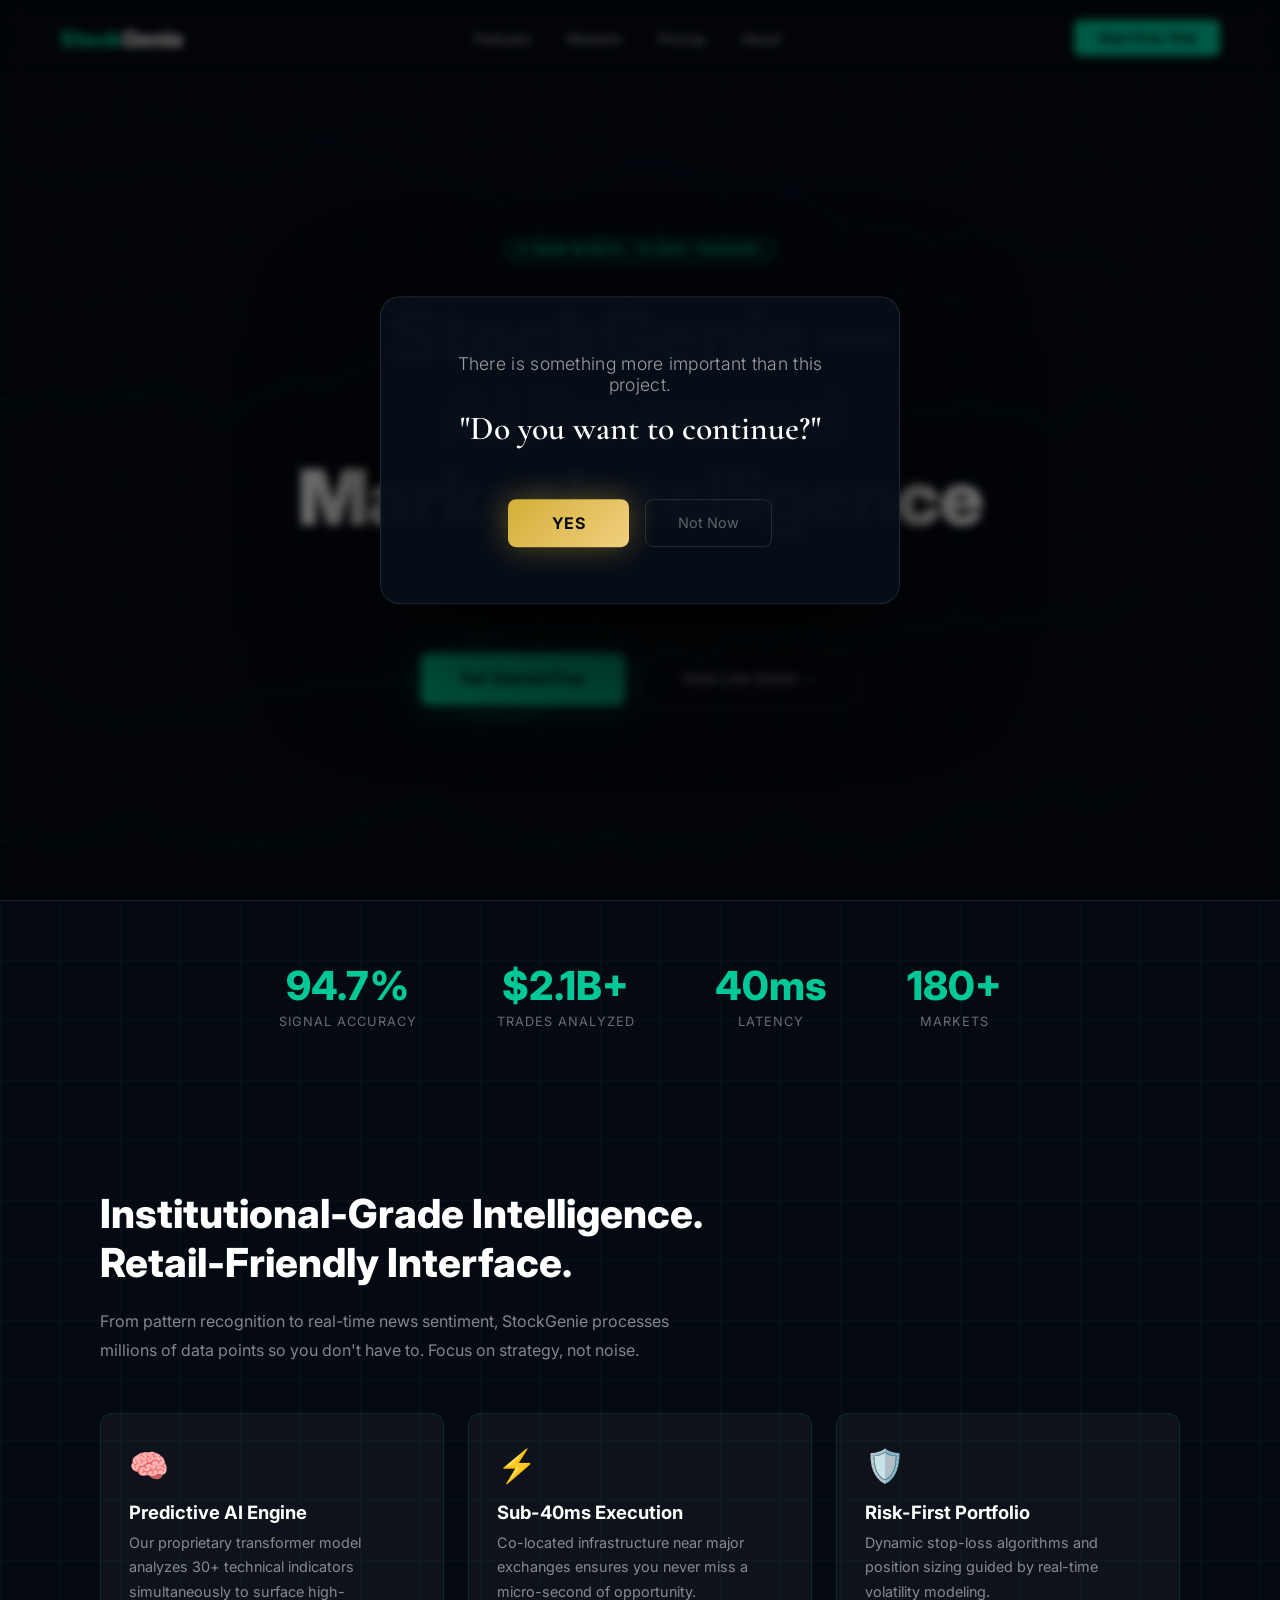
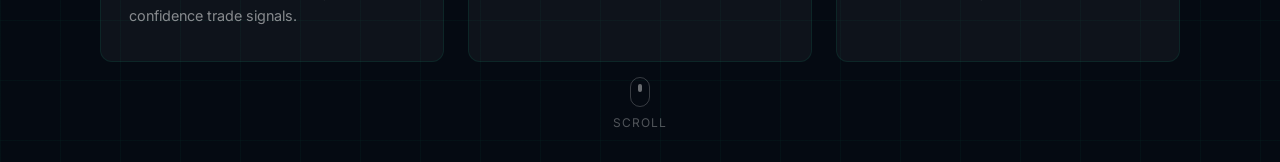
==== akka.html @ e549935c "fixed" ====
<!DOCTYPE html>
<html lang="en">
<head>
  <meta charset="UTF-8" />
  <meta name="viewport" content="width=device-width, initial-scale=1.0" />
  <title>StockGenie – AI Powered Market Intelligence</title>
  <link rel="preconnect" href="https://fonts.googleapis.com" />
  <link rel="preconnect" href="https://fonts.gstatic.com" crossorigin />
  <link href="https://fonts.googleapis.com/css2?family=Inter:wght@300;400;500;600;700;800;900&family=Playfair+Display:ital,wght@0,700;0,900;1,700&family=Cormorant+Garamond:wght@300;400;500;600;700&display=swap" rel="stylesheet" />
  <style>
    *, *::before, *::after { margin: 0; padding: 0; box-sizing: border-box; }

    :root {
      --gold: #d4af37;
      --gold-light: #f0d080;
      --cream: #fdf6e3;
    }

    html { scroll-behavior: smooth; }

    /* ═══════════════════════════════════════════
       PAGE 1 — STOCKGENIE
    ═══════════════════════════════════════════ */
    #page1 {
      position: relative;
      min-height: 100vh;
      background: #050a12;
      overflow: hidden;
      font-family: 'Inter', sans-serif;
    }

    /* Animated grid */
    #page1::before {
      content: '';
      position: absolute;
      inset: 0;
      background-image:
        linear-gradient(rgba(0,200,150,0.04) 1px, transparent 1px),
        linear-gradient(90deg, rgba(0,200,150,0.04) 1px, transparent 1px);
      background-size: 60px 60px;
      animation: gridPulse 8s linear infinite;
      pointer-events: none;
    }

    @keyframes gridPulse {
      0%, 100% { opacity: 0.5; }
      50% { opacity: 1; }
    }

    /* Floating chart lines canvas */
    #chartCanvas {
      position: absolute;
      inset: 0;
      z-index: 1;
      opacity: 0.18;
      pointer-events: none;
    }

    /* Top nav bar */
    .sg-nav {
      position: fixed;
      top: 0; left: 0; right: 0;
      z-index: 50;
      display: flex;
      align-items: center;
      justify-content: space-between;
      padding: 20px 60px;
      background: rgba(5,10,18,0.8);
      backdrop-filter: blur(12px);
      border-bottom: 1px solid rgba(0,200,150,0.08);
    }

    .sg-logo {
      font-size: 1.4rem;
      font-weight: 800;
      color: #00c896;
      letter-spacing: -0.5px;
    }
    .sg-logo span { color: #fff; }

    .sg-nav-links {
      display: flex;
      gap: 36px;
      list-style: none;
    }
    .sg-nav-links a {
      color: rgba(255,255,255,0.6);
      text-decoration: none;
      font-size: 0.875rem;
      font-weight: 500;
      transition: color 0.2s;
    }
    .sg-nav-links a:hover { color: #00c896; }

    .sg-nav-cta {
      padding: 10px 24px;
      background: #00c896;
      color: #050a12;
      border: none;
      border-radius: 6px;
      font-weight: 700;
      font-size: 0.875rem;
      cursor: pointer;
      transition: opacity 0.2s;
    }
    .sg-nav-cta:hover { opacity: 0.85; }

    /* Hero content */
    .sg-hero {
      position: relative;
      z-index: 10;
      display: flex;
      flex-direction: column;
      align-items: center;
      justify-content: center;
      min-height: 100vh;
      text-align: center;
      padding: 120px 40px 80px;
    }

    .sg-badge {
      display: inline-flex;
      align-items: center;
      gap: 8px;
      padding: 6px 16px;
      background: rgba(0,200,150,0.1);
      border: 1px solid rgba(0,200,150,0.3);
      border-radius: 100px;
      color: #00c896;
      font-size: 0.75rem;
      font-weight: 600;
      letter-spacing: 1px;
      text-transform: uppercase;
      margin-bottom: 32px;
    }
    .sg-badge::before {
      content: '';
      width: 6px; height: 6px;
      background: #00c896;
      border-radius: 50%;
      animation: blink 1.5s ease-in-out infinite;
    }
    @keyframes blink { 0%,100%{opacity:1} 50%{opacity:0.2} }

    .sg-hero h1 {
      font-size: clamp(2.8rem, 6vw, 5.5rem);
      font-weight: 900;
      color: #fff;
      letter-spacing: -2px;
      line-height: 1.05;
      max-width: 900px;
      margin-bottom: 28px;
    }
    .sg-hero h1 .accent { color: #00c896; }

    .sg-hero .subtext {
      font-size: clamp(1rem, 2vw, 1.35rem);
      color: rgba(255,255,255,0.55);
      font-weight: 400;
      max-width: 560px;
      line-height: 1.6;
      margin-bottom: 52px;
      font-style: italic;
    }

    .sg-hero-btns {
      display: flex;
      gap: 16px;
      flex-wrap: wrap;
      justify-content: center;
    }
    .sg-btn-primary {
      padding: 16px 40px;
      background: linear-gradient(135deg, #00c896, #00a07a);
      color: #050a12;
      border: none;
      border-radius: 8px;
      font-size: 1rem;
      font-weight: 700;
      cursor: pointer;
      transition: transform 0.2s, box-shadow 0.2s;
      box-shadow: 0 0 40px rgba(0,200,150,0.3);
    }
    .sg-btn-primary:hover { transform: translateY(-2px); box-shadow: 0 0 60px rgba(0,200,150,0.5); }
    .sg-btn-ghost {
      padding: 16px 40px;
      background: transparent;
      color: rgba(255,255,255,0.7);
      border: 1px solid rgba(255,255,255,0.15);
      border-radius: 8px;
      font-size: 1rem;
      font-weight: 500;
      cursor: pointer;
      transition: border-color 0.2s, color 0.2s;
    }
    .sg-btn-ghost:hover { border-color: #00c896; color: #00c896; }

    /* Stats row */
    .sg-stats {
      position: relative;
      z-index: 10;
      display: flex;
      justify-content: center;
      gap: 80px;
      padding: 60px 40px;
      border-top: 1px solid rgba(255,255,255,0.06);
    }
    .sg-stat-item { text-align: center; }
    .sg-stat-item .val {
      font-size: 2.5rem;
      font-weight: 800;
      color: #00c896;
    }
    .sg-stat-item .lbl {
      font-size: 0.8rem;
      color: rgba(255,255,255,0.4);
      text-transform: uppercase;
      letter-spacing: 1px;
      margin-top: 4px;
    }

    /* Scroll indicator */
    .sg-scroll-hint {
      position: absolute;
      bottom: 32px;
      left: 50%;
      transform: translateX(-50%);
      z-index: 10;
      display: flex;
      flex-direction: column;
      align-items: center;
      gap: 8px;
      color: rgba(255,255,255,0.3);
      font-size: 0.75rem;
      letter-spacing: 1px;
    }
    .sg-scroll-hint .arrow {
      width: 20px; height: 30px;
      border: 1px solid rgba(255,255,255,0.2);
      border-radius: 10px;
      position: relative;
    }
    .sg-scroll-hint .arrow::after {
      content: '';
      position: absolute;
      top: 6px;
      left: 50%;
      transform: translateX(-50%);
      width: 4px; height: 8px;
      background: rgba(255,255,255,0.4);
      border-radius: 2px;
      animation: scrollDot 1.5s ease-in-out infinite;
    }
    @keyframes scrollDot { 0%{top:6px;opacity:1} 100%{top:16px;opacity:0} }

    /* Extra "content" sections to enable scrolling */
    .sg-section {
      position: relative;
      z-index: 10;
      padding: 100px 60px;
      max-width: 1200px;
      margin: 0 auto;
    }
    .sg-section h2 {
      font-size: 2.5rem;
      font-weight: 800;
      color: #fff;
      margin-bottom: 20px;
    }
    .sg-section p {
      color: rgba(255,255,255,0.5);
      max-width: 600px;
      line-height: 1.8;
    }
    .sg-cards {
      display: grid;
      grid-template-columns: repeat(auto-fit, minmax(260px, 1fr));
      gap: 24px;
      margin-top: 48px;
    }
    .sg-card {
      background: rgba(255,255,255,0.04);
      border: 1px solid rgba(0,200,150,0.1);
      border-radius: 12px;
      padding: 32px 28px;
      transition: border-color 0.3s, transform 0.3s;
    }
    .sg-card:hover { border-color: rgba(0,200,150,0.4); transform: translateY(-4px); }
    .sg-card .icon { font-size: 2rem; margin-bottom: 16px; }
    .sg-card h3 { color: #fff; font-size: 1.15rem; font-weight: 700; margin-bottom: 8px; }
    .sg-card p { color: rgba(255,255,255,0.5); font-size: 0.9rem; line-height: 1.7; }

    /* ═══════════════════════════════════════════
       DIMMER OVERLAY (page1 darkens at 60%)
    ═══════════════════════════════════════════ */
    #dimOverlay {
      position: fixed;
      inset: 0;
      background: rgba(0,0,0,0);
      z-index: 80;
      pointer-events: none;
      transition: background 0.6s ease;
    }
    #dimOverlay.active { background: rgba(0,0,0,0.55); backdrop-filter: blur(4px); pointer-events: auto; }

    /* ═══════════════════════════════════════════
       POPUP
    ═══════════════════════════════════════════ */
    #popup {
      position: fixed;
      top: 50%; left: 50%;
      transform: translate(-50%, -50%) scale(0.88);
      z-index: 100;
      background: rgba(8,14,24,0.97);
      border: 1px solid rgba(255,255,255,0.1);
      border-radius: 20px;
      padding: 56px 60px;
      text-align: center;
      max-width: 520px;
      width: 90%;
      box-shadow: 0 40px 120px rgba(0,0,0,0.8);
      opacity: 0;
      pointer-events: none;
      transition: opacity 0.5s ease, transform 0.5s cubic-bezier(0.34,1.56,0.64,1);
    }
    #popup.visible {
      opacity: 1;
      transform: translate(-50%, -50%) scale(1);
      pointer-events: auto;
    }

    .popup-line1 {
      font-family: 'Inter', sans-serif;
      font-size: 1.1rem;
      color: rgba(255,255,255,0.6);
      margin-bottom: 12px;
      font-weight: 300;
      letter-spacing: 0.3px;
    }
    .popup-line2 {
      font-family: 'Cormorant Garamond', serif;
      font-size: 2.1rem;
      color: #fff;
      font-weight: 600;
      margin-bottom: 48px;
      line-height: 1.3;
    }

    .popup-btns { display: flex; gap: 16px; justify-content: center; }

    .popup-yes {
      padding: 14px 44px;
      background: linear-gradient(135deg, #d4af37, #f0d080);
      color: #0a0a0a;
      border: none;
      border-radius: 8px;
      font-size: 1rem;
      font-weight: 700;
      cursor: pointer;
      font-family: 'Inter', sans-serif;
      letter-spacing: 0.5px;
      transition: transform 0.2s, box-shadow 0.2s;
      box-shadow: 0 0 30px rgba(212,175,55,0.4);
    }
    .popup-yes:hover { transform: scale(1.04); box-shadow: 0 0 50px rgba(212,175,55,0.6); }

    .popup-no {
      padding: 14px 32px;
      background: transparent;
      color: rgba(255,255,255,0.35);
      border: 1px solid rgba(255,255,255,0.12);
      border-radius: 8px;
      font-size: 0.9rem;
      cursor: pointer;
      font-family: 'Inter', sans-serif;
      transition: color 0.2s, border-color 0.2s;
    }
    .popup-no:hover { color: rgba(255,255,255,0.6); border-color: rgba(255,255,255,0.25); }

    /* ═══════════════════════════════════════════
       FADE TO BLACK CURTAIN
    ═══════════════════════════════════════════ */
    #blackCurtain {
      position: fixed;
      inset: 0;
      background: #000;
      z-index: 200;
      opacity: 0;
      pointer-events: none;
      transition: opacity 1.2s ease;
    }
    #blackCurtain.active { opacity: 1; pointer-events: auto; }

    /* ═══════════════════════════════════════════
       PAGE 2 — THE REAL WEBSITE
    ═══════════════════════════════════════════ */
    #page2 {
      position: fixed;
      inset: 0;
      z-index: 150;
      background: #000;
      opacity: 0;
      overflow-y: auto;
      pointer-events: none;
      font-family: 'Cormorant Garamond', serif;
    }
    #page2.revealed {
      opacity: 1;
      pointer-events: auto;
      transition: opacity 1.6s ease;
    }

    /* Particle canvas */
    #particleCanvas {
      position: fixed;
      inset: 0;
      z-index: 0;
      pointer-events: none;
    }

    /* All sections inside page2 */
    .p2-section {
      position: relative;
      z-index: 10;
      min-height: 100vh;
      display: flex;
      flex-direction: column;
      align-items: center;
      justify-content: center;
      padding: 100px 40px;
      text-align: center;
    }

    /* ─── HERO ─── */
    #p2-hero { background: transparent; }

    .p2-hero-heading {
      font-size: clamp(2.8rem, 6vw, 6rem);
      font-weight: 700;
      color: #fff;
      letter-spacing: -0.5px;
      line-height: 1.1;
      max-width: 900px;
      opacity: 0;
      transform: translateY(30px);
      transition: opacity 3s ease, transform 3s ease;
    }
    .p2-hero-heading.show { opacity: 1; transform: translateY(0); }

    .p2-hero-sub {
      margin-top: 32px;
      font-size: clamp(1.2rem, 2.5vw, 1.7rem);
      color: rgba(255,255,255,0.55);
      font-weight: 300;
      font-style: italic;
      line-height: 1.8;
      max-width: 600px;
      opacity: 0;
      transform: translateY(20px);
      transition: opacity 3s ease 1s, transform 3s ease 1s;
    }
    .p2-hero-sub.show { opacity: 1; transform: translateY(0); }

    /* ─── Section 1: Realization ─── */
    #p2-realization { background: transparent; }

    .reveal-line {
      font-size: clamp(1.4rem, 3vw, 2.2rem);
      font-weight: 400;
      color: rgba(255,255,255,0);
      line-height: 1.7;
      margin: 12px 0;
      opacity: 0;
      transform: translateY(16px);
      transition: opacity 1.5s ease, transform 1.5s ease, color 1.5s ease;
      max-width: 700px;
    }
    .reveal-line.lit {
      opacity: 1;
      color: rgba(255,255,255,0.88);
      transform: translateY(0);
    }
    .reveal-line.bold-line {
      font-weight: 700;
      color: transparent;
    }
    .reveal-line.bold-line.lit { color: #fff; }

    /* ─── Section 2: Who I Am Now ─── */
    #p2-who {
      position: relative;
      overflow: hidden;
    }
    #goldenGradient {
      position: absolute;
      bottom: -40%;
      left: 0; right: 0;
      height: 80%;
      background: radial-gradient(ellipse at 50% 100%, rgba(212,175,55,0.15) 0%, transparent 70%);
      opacity: 0;
      transition: opacity 4s ease;
      pointer-events: none;
    }
    #goldenGradient.glow { opacity: 1; }

    .p2-section-title {
      font-size: clamp(2rem, 4vw, 3.5rem);
      font-weight: 700;
      color: #fff;
      margin-bottom: 40px;
      opacity: 0;
      transform: translateY(20px);
      transition: opacity 1.5s ease, transform 1.5s ease;
    }
    .p2-section-title.show { opacity: 1; transform: translateY(0); }

    .p2-text-block {
      font-size: clamp(1.1rem, 2.2vw, 1.5rem);
      color: rgba(255,255,255,0.72);
      line-height: 2;
      max-width: 640px;
      opacity: 0;
      transform: translateY(16px);
      transition: opacity 2s ease 0.3s, transform 2s ease 0.3s;
    }
    .p2-text-block.show { opacity: 1; transform: translateY(0); }

    .p2-refusal {
      margin-top: 32px;
      font-size: clamp(1.3rem, 2.8vw, 2rem);
      font-weight: 700;
      color: var(--gold);
      opacity: 0;
      transform: translateY(16px);
      transition: opacity 2s ease 0.6s, transform 2s ease 0.6s;
    }
    .p2-refusal.show { opacity: 1; transform: translateY(0); }

    /* ─── Section 3: The Promise ─── */
    #p2-promise { background: transparent; }

    .promise-heading {
      font-size: clamp(2.5rem, 5vw, 4.5rem);
      font-weight: 700;
      color: #fff;
      margin-bottom: 48px;
      letter-spacing: -0.5px;
      opacity: 0;
      transition: opacity 2s ease;
    }
    .promise-heading.show { opacity: 1; }

    .promise-text {
      font-size: clamp(1.15rem, 2vw, 1.6rem);
      color: rgba(255,255,255,0.78);
      line-height: 2.2;
      max-width: 680px;
      opacity: 0;
      transition: opacity 2.5s ease 0.5s;
    }
    .promise-text.show { opacity: 1; }

    .promise-climax {
      margin-top: 48px;
      font-size: clamp(1.4rem, 2.8vw, 2.2rem);
      color: #fff;
      font-weight: 600;
      line-height: 2;
      max-width: 680px;
      opacity: 0;
      transition: opacity 2.5s ease 1s;
    }
    .promise-climax.show { opacity: 1; }

    .promise-final {
      margin-top: 40px;
      font-size: clamp(1.2rem, 2.2vw, 1.8rem);
      color: rgba(255,255,255,0.65);
      font-weight: 300;
      font-style: italic;
      line-height: 2;
      max-width: 600px;
      opacity: 0;
      transition: opacity 2.5s ease 1.5s;
    }
    .promise-final.show { opacity: 1; }

    .promise-identity {
      margin-top: 40px;
      font-size: clamp(1.5rem, 3vw, 2.5rem);
      font-weight: 700;
      color: #fff;
      line-height: 1.7;
      max-width: 600px;
      opacity: 0;
      transition: opacity 2.5s ease 2s;
    }
    .promise-identity.show { opacity: 1; }

    /* ─── Section 4: The Climax ─── */
    #p2-climax {
      background: transparent;
    }

    .climax-text {
      font-size: clamp(2rem, 4.5vw, 4rem);
      font-weight: 700;
      color: #fff;
      line-height: 1.5;
      max-width: 700px;
      opacity: 0;
      transition: opacity 2.5s ease;
    }
    .climax-text.show { opacity: 1; }

    .climax-middle {
      margin-top: 24px;
      font-size: clamp(2rem, 4.5vw, 4rem);
      font-weight: 700;
      color: rgba(255,255,255,0.45);
      opacity: 0;
      transition: opacity 2.5s ease 0.8s;
    }
    .climax-middle.show { opacity: 1; }

    .climax-end {
      margin-top: 24px;
      font-size: clamp(2rem, 4.5vw, 4rem);
      font-weight: 700;
      color: var(--gold-light);
      opacity: 0;
      transition: opacity 2.5s ease 1.6s;
      text-shadow: 0 0 60px rgba(212,175,55,0.6);
    }
    .climax-end.show { opacity: 1; }

    /* Shield */
    .shield-wrap {
      margin-top: 64px;
      opacity: 0;
      transform: scale(0.6);
      transition: opacity 2s ease 2.5s, transform 2s ease 2.5s;
    }
    .shield-wrap.show {
      opacity: 1;
      transform: scale(1);
    }
    .shield {
      width: 80px;
      height: 88px;
      margin: 0 auto;
      position: relative;
    }
    .shield svg {
      width: 100%;
      height: 100%;
      filter: drop-shadow(0 0 20px rgba(212,175,55,0.8));
    }

    /* ─── Final Scene ─── */
    #p2-final {
      background: transparent;
      position: relative;
      overflow: hidden;
    }
    #warmBg {
      position: absolute;
      inset: 0;
      background: radial-gradient(ellipse at 50% 50%, rgba(180,120,30,0.18) 0%, rgba(212,175,55,0.06) 50%, transparent 80%);
      opacity: 0;
      transition: opacity 4s ease;
    }
    #warmBg.glow { opacity: 1; }

    .final-dedication {
      font-size: clamp(1.2rem, 2.5vw, 2rem);
      font-weight: 400;
      color: rgba(255,255,255,0.7);
      font-style: italic;
      line-height: 1.8;
      opacity: 0;
      transition: opacity 3s ease;
    }
    .final-dedication.show { opacity: 1; }

    .final-signature-wrap {
      margin-top: 60px;
      opacity: 0;
      transition: opacity 3s ease 1.5s;
    }
    .final-signature-wrap.show { opacity: 1; }

    .final-signature {
      font-size: clamp(3rem, 7vw, 7rem);
      font-weight: 900;
      color: var(--gold);
      letter-spacing: 8px;
      text-shadow:
        0 0 40px rgba(212,175,55,0.8),
        0 0 80px rgba(212,175,55,0.4),
        0 0 120px rgba(212,175,55,0.2);
      animation: heartbeat 2.2s ease-in-out infinite;
    }
    @keyframes heartbeat {
      0%, 100% { transform: scale(1); text-shadow: 0 0 40px rgba(212,175,55,0.8), 0 0 80px rgba(212,175,55,0.4); }
      15% { transform: scale(1.06); text-shadow: 0 0 60px rgba(212,175,55,1.0), 0 0 120px rgba(212,175,55,0.7), 0 0 180px rgba(212,175,55,0.3); }
      30% { transform: scale(1); }
      45% { transform: scale(1.03); text-shadow: 0 0 50px rgba(212,175,55,0.9), 0 0 100px rgba(212,175,55,0.5); }
      60% { transform: scale(1); }
    }

    .final-sparkle {
      font-size: 2.5rem;
      display: block;
      margin-top: 16px;
      animation: sparkle 3s ease-in-out infinite;
    }
    @keyframes sparkle {
      0%,100% { opacity: 0.6; transform: scale(1); }
      50% { opacity: 1; transform: scale(1.15); }
    }

  </style>
</head>
<body>

<!-- ═══════════════════════════════════════════════════════
     PAGE 1 — STOCKGENIE
═══════════════════════════════════════════════════════ -->
<div id="page1">

  <!-- Floating chart canvas -->
  <canvas id="chartCanvas"></canvas>

  <!-- Nav -->
  <nav class="sg-nav">
    <div class="sg-logo">Stock<span>Genie</span></div>
    <ul class="sg-nav-links">
      <li><a href="#">Features</a></li>
      <li><a href="#">Markets</a></li>
      <li><a href="#">Pricing</a></li>
      <li><a href="#">About</a></li>
    </ul>
    <button class="sg-nav-cta">Start Free Trial</button>
  </nav>

  <!-- Hero -->
  <section class="sg-hero">
    <div class="sg-badge">Now in Beta · 12,000+ Traders</div>
    <h1>StockGenie — <br><span class="accent">AI Powered</span><br>Market Intelligence</h1>
    <p class="subtext">"Predict smarter. Trade sharper. Win consistently."</p>
    <div class="sg-hero-btns">
      <button class="sg-btn-primary">Get Started Free</button>
      <button class="sg-btn-ghost">View Live Demo →</button>
    </div>
  </section>

  <!-- Stats -->
  <div class="sg-stats">
    <div class="sg-stat-item"><div class="val">94.7%</div><div class="lbl">Signal Accuracy</div></div>
    <div class="sg-stat-item"><div class="val">$2.1B+</div><div class="lbl">Trades Analyzed</div></div>
    <div class="sg-stat-item"><div class="val">40ms</div><div class="lbl">Latency</div></div>
    <div class="sg-stat-item"><div class="val">180+</div><div class="lbl">Markets</div></div>
  </div>

  <!-- Extra content so scrolling is possible -->
  <section class="sg-section">
    <h2>Institutional-Grade Intelligence.<br>Retail-Friendly Interface.</h2>
    <p>From pattern recognition to real-time news sentiment, StockGenie processes millions of data points so you don't have to. Focus on strategy, not noise.</p>
    <div class="sg-cards">
      <div class="sg-card">
        <div class="icon">🧠</div>
        <h3>Predictive AI Engine</h3>
        <p>Our proprietary transformer model analyzes 30+ technical indicators simultaneously to surface high-confidence trade signals.</p>
      </div>
      <div class="sg-card">
        <div class="icon">⚡</div>
        <h3>Sub-40ms Execution</h3>
        <p>Co-located infrastructure near major exchanges ensures you never miss a micro-second of opportunity.</p>
      </div>
      <div class="sg-card">
        <div class="icon">🛡️</div>
        <h3>Risk-First Portfolio</h3>
        <p>Dynamic stop-loss algorithms and position sizing guided by real-time volatility modeling.</p>
      </div>
    </div>
  </section>

  <!-- Scroll hint -->
  <div class="sg-scroll-hint">
    <div class="arrow"></div>
    SCROLL
  </div>

</div><!-- /page1 -->

<!-- Dim overlay -->
<div id="dimOverlay"></div>

<!-- Popup -->
<div id="popup">
  <p class="popup-line1">There is something more important than this project.</p>
  <p class="popup-line2">"Do you want to continue?"</p>
  <div class="popup-btns">
    <button class="popup-yes" id="btnYes">YES</button>
    <button class="popup-no" id="btnNo">Not Now</button>
  </div>
</div>

<!-- Black curtain for transition -->
<div id="blackCurtain"></div>

<!-- ═══════════════════════════════════════════════════════
     PAGE 2 — THE REAL WEBSITE
═══════════════════════════════════════════════════════ -->
<div id="page2">

  <canvas id="particleCanvas"></canvas>

  <!-- HERO -->
  <section class="p2-section" id="p2-hero">
    <h1 class="p2-hero-heading" id="mainHeading">AKKA… I Finally Understand<br>What You Mean To Me.</h1>
    <p class="p2-hero-sub" id="mainSub">
      "Not just in words.<br>
      But in who I choose to become."
    </p>
  </section>

  <!-- SECTION 1: Realization -->
  <section class="p2-section" id="p2-realization">
    <p class="reveal-line" id="r1">"I didn't understand you before."</p>
    <p class="reveal-line" id="r2">"I didn't value what you did for me."</p>
    <p class="reveal-line" id="r3">"Instead of giving love…<br>I gave hurt."</p>
    <p class="reveal-line bold-line" id="r4">"Instead of protecting you…<br>I caused pain."</p>
    <p class="reveal-line bold-line" id="r5" style="margin-top:40px;">"And you never deserved that."</p>
  </section>

  <!-- SECTION 2: Who I Am Now -->
  <section class="p2-section" id="p2-who">
    <div id="goldenGradient"></div>
    <h2 class="p2-section-title" id="whoTitle">"I Am Not The Same Person."</h2>
    <p class="p2-text-block" id="whoText">
      "I have reflected.<br>
      I have thought.<br>
      I have grown.<br><br>
      I looked at myself honestly.<br><br>
      And I didn't like the brother I was becoming."
    </p>
    <p class="p2-refusal" id="whoRefusal">"But I refuse to stay that way."</p>
  </section>

  <!-- SECTION 3: The Promise -->
  <section class="p2-section" id="p2-promise">
    <h2 class="promise-heading" id="promiseTitle">My Promise As Your Brother</h2>
    <p class="promise-text" id="promiseText">
      "I promise I have changed.<br><br>
      I will never repeat the mistakes of my past.<br><br>
      If any issue arises,<br>
      I will solve it calmly instead of overreacting.<br><br>
      I will understand before I speak.<br>
      I will listen before I judge.<br><br>
      I will not let anger control me.<br>
      I will not let ego hurt you again."
    </p>
    <p class="promise-climax" id="promiseClimax">
      "In every situation —<br>
      Good days.<br>
      Bad days.<br>
      Your happiest wins.<br>
      Your toughest battles.<br><br>
      I will be there."
    </p>
    <p class="promise-final" id="promiseFinal">
      "As long as I live,<br>
      I will never leave you.<br><br>
      As long as I breathe,<br>
      I will stand beside you."
    </p>
    <p class="promise-identity" id="promiseIdentity">
      "Not just as a sibling by name.<br><br>
      But as your brother.<br><br>
      <em style="color:var(--gold)">The brother you needed.</em>"
    </p>
  </section>

  <!-- SECTION 4: The Climax -->
  <section class="p2-section" id="p2-climax">
    <p class="climax-text" id="climaxLine1">"You deserved better from me."</p>
    <p class="climax-middle" id="climaxLine2">"And from today…"</p>
    <p class="climax-end" id="climaxLine3">"You will have it."</p>
    <div class="shield-wrap" id="shieldEl">
      <div class="shield">
        <svg viewBox="0 0 100 112" fill="none" xmlns="http://www.w3.org/2000/svg">
          <path d="M50 4 L92 20 L92 56 C92 80 50 108 50 108 C50 108 8 80 8 56 L8 20 Z"
                fill="rgba(212,175,55,0.12)"
                stroke="rgba(212,175,55,0.9)"
                stroke-width="2.5"/>
          <path d="M50 18 L80 30 L80 56 C80 72 50 94 50 94 C50 94 20 72 20 56 L20 30 Z"
                fill="rgba(212,175,55,0.06)"
                stroke="rgba(212,175,55,0.5)"
                stroke-width="1.5"/>
          <path d="M35 54 L46 65 L68 44" stroke="rgba(212,175,55,1)" stroke-width="4" stroke-linecap="round" stroke-linejoin="round"/>
        </svg>
      </div>
    </div>
  </section>

  <!-- FINAL SCENE -->
  <section class="p2-section" id="p2-final">
    <div id="warmBg"></div>
    <p class="final-dedication" id="finalDedication">
      "For Anu &amp; Kruthika —<br>
      With Love. Always."
    </p>
    <div class="final-signature-wrap" id="finalSigWrap">
      <span class="final-signature">✨ AKKA ✨</span>
      <span class="final-sparkle">💛</span>
    </div>
  </section>

</div><!-- /page2 -->


<script>
/* ════════════════════════════════════════════════
   CHART CANVAS — floating stock lines on page1
════════════════════════════════════════════════ */
(function() {
  const canvas = document.getElementById('chartCanvas');
  const ctx = canvas.getContext('2d');
  let W, H;
  const lines = [];

  function resize() {
    W = canvas.width = window.innerWidth;
    H = canvas.height = window.innerHeight;
  }
  resize();
  window.addEventListener('resize', resize);

  function generateLine() {
    const y = Math.random() * H * 0.8 + H * 0.1;
    const points = [];
    const numPts = 80 + Math.floor(Math.random() * 60);
    let cx = -50;
    let cy = y;
    for (let i = 0; i < numPts; i++) {
      cx += (W + 100) / numPts;
      cy += (Math.random() - 0.48) * 28;
      cy = Math.max(50, Math.min(H - 50, cy));
      points.push({ x: cx, y: cy });
    }
    return {
      points,
      offset: 0,
      speed: 0.2 + Math.random() * 0.4,
      color: Math.random() > 0.5 ? '#00c896' : '#1a6fff',
      alpha: 0.3 + Math.random() * 0.5,
      width: 1 + Math.random() * 1.2,
    };
  }

  for (let i = 0; i < 6; i++) lines.push(generateLine());

  function drawLine(line) {
    if (line.points.length < 2) return;
    ctx.save();
    ctx.globalAlpha = line.alpha;
    ctx.strokeStyle = line.color;
    ctx.lineWidth = line.width;
    ctx.shadowBlur = 8;
    ctx.shadowColor = line.color;
    ctx.beginPath();

    const shift = (line.offset % (W + 200)) - 200;
    ctx.save();
    ctx.translate(shift, 0);

    ctx.moveTo(line.points[0].x, line.points[0].y);
    for (let i = 1; i < line.points.length - 1; i++) {
      const mid = {
        x: (line.points[i].x + line.points[i + 1].x) / 2,
        y: (line.points[i].y + line.points[i + 1].y) / 2,
      };
      ctx.quadraticCurveTo(line.points[i].x, line.points[i].y, mid.x, mid.y);
    }
    ctx.stroke();
    ctx.restore();
    ctx.restore();
  }

  function animate() {
    ctx.clearRect(0, 0, W, H);
    lines.forEach(l => {
      l.offset += l.speed;
      if (l.offset > W + 200) {
        Object.assign(l, generateLine());
        l.offset = 0;
      }
      drawLine(l);
    });
    requestAnimationFrame(animate);
  }
  animate();
})();


/* ════════════════════════════════════════════════
   SCROLL POPUP TRIGGER — 60% scroll on page1
════════════════════════════════════════════════ */
let popupShown = false;
let popupDismissed = false;

window.addEventListener('scroll', function() {
  if (popupShown || popupDismissed) return;
  const scrollPct = (window.scrollY + window.innerHeight) / document.body.scrollHeight;
  if (scrollPct >= 0.6) {
    popupShown = true;
    document.getElementById('dimOverlay').classList.add('active');
    setTimeout(() => {
      document.getElementById('popup').classList.add('visible');
    }, 300);
  }
});

document.getElementById('btnNo').addEventListener('click', function() {
  document.getElementById('popup').classList.remove('visible');
  document.getElementById('dimOverlay').classList.remove('active');
  popupDismissed = true;
  popupShown = false;
});

document.getElementById('btnYes').addEventListener('click', function() {
  document.getElementById('popup').classList.remove('visible');
  // Fade to black
  const curtain = document.getElementById('blackCurtain');
  curtain.style.transition = 'opacity 1.2s ease';
  curtain.classList.add('active');

  setTimeout(() => {
    // Show page2 while still black
    document.getElementById('page2').classList.add('revealed');
    document.getElementById('page1').style.display = 'none';
    document.getElementById('dimOverlay').style.display = 'none';

    // Start particles
    initParticles();

    // Lift curtain slowly
    setTimeout(() => {
      curtain.style.transition = 'opacity 2s ease';
      curtain.style.opacity = '0';
      setTimeout(() => {
        curtain.style.display = 'none';
        // Trigger hero animations
        triggerHero();
      }, 2200);
    }, 600);

  }, 1300);
});


/* ════════════════════════════════════════════════
   PARTICLE SYSTEM — page2
════════════════════════════════════════════════ */
function initParticles() {
  const canvas = document.getElementById('particleCanvas');
  const ctx = canvas.getContext('2d');
  let W, H;
  const particles = [];

  function resize() {
    W = canvas.width = window.innerWidth;
    H = canvas.height = window.innerHeight;
  }
  resize();
  window.addEventListener('resize', resize);

  const PARTICLE_COUNT = 120;
  for (let i = 0; i < PARTICLE_COUNT; i++) {
    particles.push({
      x: Math.random() * window.innerWidth,
      y: Math.random() * window.innerHeight,
      r: 0.5 + Math.random() * 1.8,
      alpha: 0.1 + Math.random() * 0.6,
      speed: 0.1 + Math.random() * 0.3,
      drift: (Math.random() - 0.5) * 0.4,
      color: Math.random() > 0.6
        ? `rgba(212,175,55,`
        : Math.random() > 0.5
          ? `rgba(255,255,255,`
          : `rgba(180,140,80,`,
    });
  }

  function draw() {
    ctx.clearRect(0, 0, W, H);
    particles.forEach(p => {
      p.y -= p.speed;
      p.x += p.drift;
      p.alpha += (Math.random() - 0.5) * 0.02;
      p.alpha = Math.max(0.05, Math.min(0.8, p.alpha));

      if (p.y < -10) {
        p.y = window.innerHeight + 10;
        p.x = Math.random() * window.innerWidth;
      }
      if (p.x < -10 || p.x > window.innerWidth + 10) {
        p.x = Math.random() * window.innerWidth;
      }

      ctx.beginPath();
      ctx.arc(p.x, p.y, p.r, 0, Math.PI * 2);
      ctx.fillStyle = p.color + p.alpha + ')';
      ctx.shadowBlur = 6;
      ctx.shadowColor = p.color + '0.6)';
      ctx.fill();
    });
    requestAnimationFrame(draw);
  }
  draw();
}


/* ════════════════════════════════════════════════
   PAGE 2 — SECTION REVEAL LOGIC
════════════════════════════════════════════════ */
function triggerHero() {
  // Delay hero slightly after curtain lifts
  setTimeout(() => {
    document.getElementById('mainHeading').classList.add('show');
  }, 400);
  setTimeout(() => {
    document.getElementById('mainSub').classList.add('show');
  }, 1200);

  // Set up scroll-driven reveals for remaining sections
  setupScrollReveals();
}

function setupScrollReveals() {
  const page2 = document.getElementById('page2');

  const observers = [];

  function makeObserver(elements, delay) {
    const obs = new IntersectionObserver((entries) => {
      entries.forEach(entry => {
        if (entry.isIntersecting) {
          const el = entry.target;
          const d = el.dataset.delay ? parseFloat(el.dataset.delay) : 0;
          setTimeout(() => el.classList.add('show', 'lit'), d * 1000);
          obs.unobserve(el);
        }
      });
    }, { threshold: 0.25 });
    elements.forEach(el => obs.observe(el));
    observers.push(obs);
  }

  // Section 1: Realization — line by line
  const reLines = ['r1','r2','r3','r4','r5'];
  reLines.forEach((id, i) => {
    const el = document.getElementById(id);
    el.dataset.delay = i * 2.2;
    const obs = new IntersectionObserver((entries) => {
      entries.forEach(entry => {
        if (entry.isIntersecting) {
          reLines.forEach((rid, j) => {
            setTimeout(() => {
              document.getElementById(rid).classList.add('lit');
              // Brighten particles slightly (handled by animation)
            }, j * 2200);
          });
          obs.disconnect();
        }
      });
    }, { threshold: 0.2 });
    obs.observe(document.getElementById('r1'));
  });

  // Section 2: Who I Am Now
  makeObserver([
    document.getElementById('whoTitle'),
    document.getElementById('whoText'),
    document.getElementById('whoRefusal'),
  ]);

  const whoObs = new IntersectionObserver((entries) => {
    if (entries[0].isIntersecting) {
      document.getElementById('goldenGradient').classList.add('glow');
      whoObs.disconnect();
    }
  }, { threshold: 0.3 });
  whoObs.observe(document.getElementById('p2-who'));

  // Section 3: Promise
  makeObserver([
    document.getElementById('promiseTitle'),
    document.getElementById('promiseText'),
    document.getElementById('promiseClimax'),
    document.getElementById('promiseFinal'),
    document.getElementById('promiseIdentity'),
  ]);

  // Section 4: Climax
  makeObserver([
    document.getElementById('climaxLine1'),
    document.getElementById('climaxLine2'),
    document.getElementById('climaxLine3'),
    document.getElementById('shieldEl'),
  ]);

  // Final
  const finalObs = new IntersectionObserver((entries) => {
    if (entries[0].isIntersecting) {
      document.getElementById('warmBg').classList.add('glow');
      setTimeout(() => document.getElementById('finalDedication').classList.add('show'), 500);
      setTimeout(() => document.getElementById('finalSigWrap').classList.add('show'), 2500);
      finalObs.disconnect();
    }
  }, { threshold: 0.2 });
  finalObs.observe(document.getElementById('p2-final'));
}
</script>

</body>
</html>
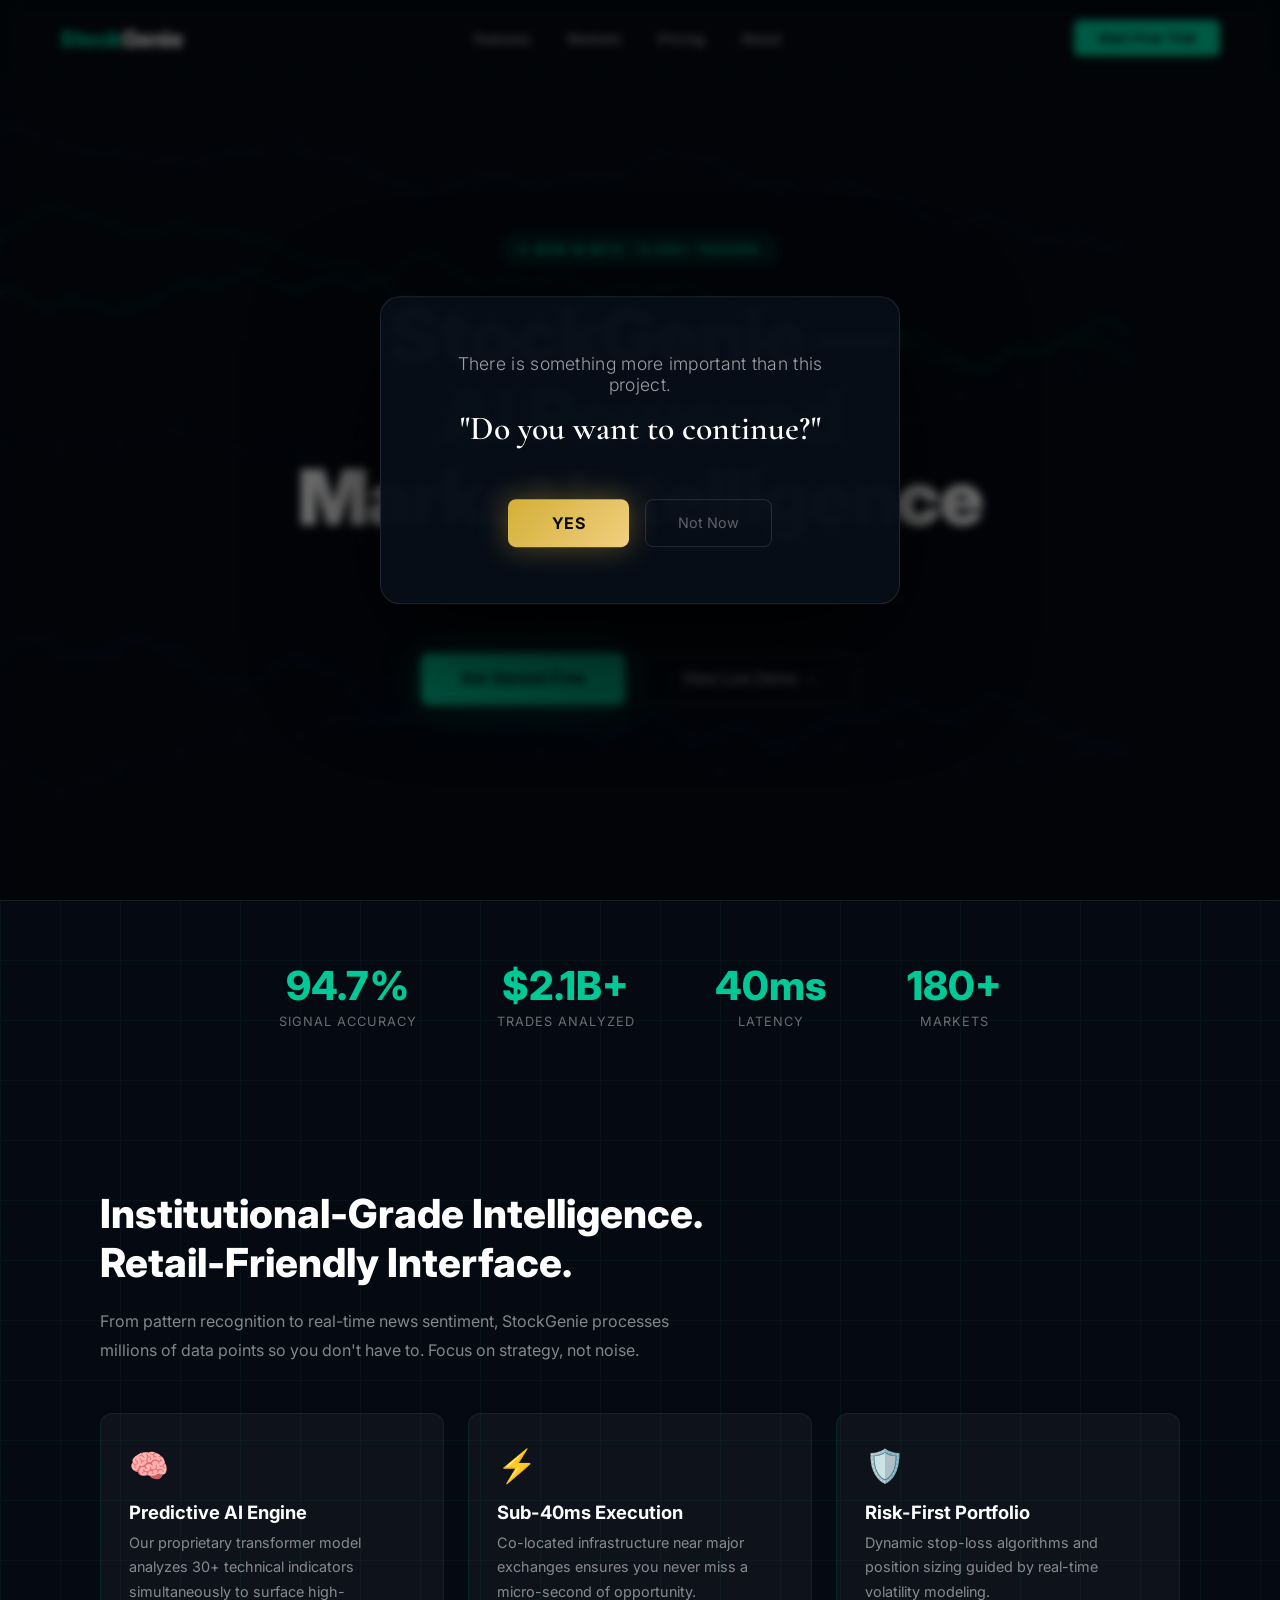
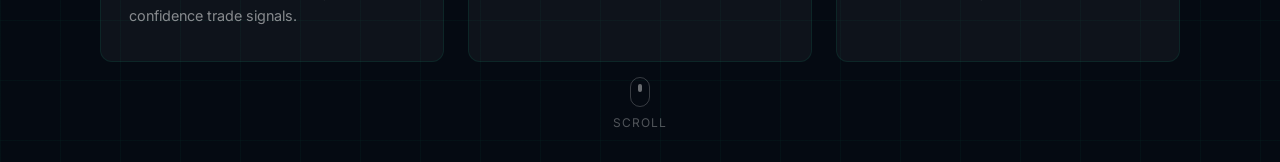
==== commit c6602a62: "fixed logo" ====
--- a/akka.html
+++ b/akka.html
@@ -1,1229 +1,1471 @@
 <!DOCTYPE html>
 <html lang="en">
+
 <head>
-  <meta charset="UTF-8" />
-  <meta name="viewport" content="width=device-width, initial-scale=1.0" />
-  <title>StockGenie – AI Powered Market Intelligence</title>
-  <link rel="preconnect" href="https://fonts.googleapis.com" />
-  <link rel="preconnect" href="https://fonts.gstatic.com" crossorigin />
-  <link href="https://fonts.googleapis.com/css2?family=Inter:wght@300;400;500;600;700;800;900&family=Playfair+Display:ital,wght@0,700;0,900;1,700&family=Cormorant+Garamond:wght@300;400;500;600;700&display=swap" rel="stylesheet" />
-  <style>
-    *, *::before, *::after { margin: 0; padding: 0; box-sizing: border-box; }
-
-    :root {
-      --gold: #d4af37;
-      --gold-light: #f0d080;
-      --cream: #fdf6e3;
-    }
-
-    html { scroll-behavior: smooth; }
-
-    /* ═══════════════════════════════════════════
+    <meta charset="UTF-8" />
+    <meta name="viewport" content="width=device-width, initial-scale=1.0" />
+    <title>StockGenie – AI Powered Market Intelligence</title>
+    <link rel="icon" type="image/png" href="public/favicon.png" />
+    <link rel="shortcut icon" href="public/favicon.png" />
+    <link rel="preconnect" href="https://fonts.googleapis.com" />
+    <link rel="preconnect" href="https://fonts.gstatic.com" crossorigin />
+    <link
+        href="https://fonts.googleapis.com/css2?family=Inter:wght@300;400;500;600;700;800;900&family=Playfair+Display:ital,wght@0,700;0,900;1,700&family=Cormorant+Garamond:wght@300;400;500;600;700&display=swap"
+        rel="stylesheet" />
+    <style>
+        *,
+        *::before,
+        *::after {
+            margin: 0;
+            padding: 0;
+            box-sizing: border-box;
+        }
+
+        :root {
+            --gold: #d4af37;
+            --gold-light: #f0d080;
+            --cream: #fdf6e3;
+        }
+
+        html {
+            scroll-behavior: smooth;
+        }
+
+        /* ═══════════════════════════════════════════
        PAGE 1 — STOCKGENIE
     ═══════════════════════════════════════════ */
-    #page1 {
-      position: relative;
-      min-height: 100vh;
-      background: #050a12;
-      overflow: hidden;
-      font-family: 'Inter', sans-serif;
-    }
-
-    /* Animated grid */
-    #page1::before {
-      content: '';
-      position: absolute;
-      inset: 0;
-      background-image:
-        linear-gradient(rgba(0,200,150,0.04) 1px, transparent 1px),
-        linear-gradient(90deg, rgba(0,200,150,0.04) 1px, transparent 1px);
-      background-size: 60px 60px;
-      animation: gridPulse 8s linear infinite;
-      pointer-events: none;
-    }
-
-    @keyframes gridPulse {
-      0%, 100% { opacity: 0.5; }
-      50% { opacity: 1; }
-    }
-
-    /* Floating chart lines canvas */
-    #chartCanvas {
-      position: absolute;
-      inset: 0;
-      z-index: 1;
-      opacity: 0.18;
-      pointer-events: none;
-    }
-
-    /* Top nav bar */
-    .sg-nav {
-      position: fixed;
-      top: 0; left: 0; right: 0;
-      z-index: 50;
-      display: flex;
-      align-items: center;
-      justify-content: space-between;
-      padding: 20px 60px;
-      background: rgba(5,10,18,0.8);
-      backdrop-filter: blur(12px);
-      border-bottom: 1px solid rgba(0,200,150,0.08);
-    }
-
-    .sg-logo {
-      font-size: 1.4rem;
-      font-weight: 800;
-      color: #00c896;
-      letter-spacing: -0.5px;
-    }
-    .sg-logo span { color: #fff; }
-
-    .sg-nav-links {
-      display: flex;
-      gap: 36px;
-      list-style: none;
-    }
-    .sg-nav-links a {
-      color: rgba(255,255,255,0.6);
-      text-decoration: none;
-      font-size: 0.875rem;
-      font-weight: 500;
-      transition: color 0.2s;
-    }
-    .sg-nav-links a:hover { color: #00c896; }
-
-    .sg-nav-cta {
-      padding: 10px 24px;
-      background: #00c896;
-      color: #050a12;
-      border: none;
-      border-radius: 6px;
-      font-weight: 700;
-      font-size: 0.875rem;
-      cursor: pointer;
-      transition: opacity 0.2s;
-    }
-    .sg-nav-cta:hover { opacity: 0.85; }
-
-    /* Hero content */
-    .sg-hero {
-      position: relative;
-      z-index: 10;
-      display: flex;
-      flex-direction: column;
-      align-items: center;
-      justify-content: center;
-      min-height: 100vh;
-      text-align: center;
-      padding: 120px 40px 80px;
-    }
-
-    .sg-badge {
-      display: inline-flex;
-      align-items: center;
-      gap: 8px;
-      padding: 6px 16px;
-      background: rgba(0,200,150,0.1);
-      border: 1px solid rgba(0,200,150,0.3);
-      border-radius: 100px;
-      color: #00c896;
-      font-size: 0.75rem;
-      font-weight: 600;
-      letter-spacing: 1px;
-      text-transform: uppercase;
-      margin-bottom: 32px;
-    }
-    .sg-badge::before {
-      content: '';
-      width: 6px; height: 6px;
-      background: #00c896;
-      border-radius: 50%;
-      animation: blink 1.5s ease-in-out infinite;
-    }
-    @keyframes blink { 0%,100%{opacity:1} 50%{opacity:0.2} }
-
-    .sg-hero h1 {
-      font-size: clamp(2.8rem, 6vw, 5.5rem);
-      font-weight: 900;
-      color: #fff;
-      letter-spacing: -2px;
-      line-height: 1.05;
-      max-width: 900px;
-      margin-bottom: 28px;
-    }
-    .sg-hero h1 .accent { color: #00c896; }
-
-    .sg-hero .subtext {
-      font-size: clamp(1rem, 2vw, 1.35rem);
-      color: rgba(255,255,255,0.55);
-      font-weight: 400;
-      max-width: 560px;
-      line-height: 1.6;
-      margin-bottom: 52px;
-      font-style: italic;
-    }
-
-    .sg-hero-btns {
-      display: flex;
-      gap: 16px;
-      flex-wrap: wrap;
-      justify-content: center;
-    }
-    .sg-btn-primary {
-      padding: 16px 40px;
-      background: linear-gradient(135deg, #00c896, #00a07a);
-      color: #050a12;
-      border: none;
-      border-radius: 8px;
-      font-size: 1rem;
-      font-weight: 700;
-      cursor: pointer;
-      transition: transform 0.2s, box-shadow 0.2s;
-      box-shadow: 0 0 40px rgba(0,200,150,0.3);
-    }
-    .sg-btn-primary:hover { transform: translateY(-2px); box-shadow: 0 0 60px rgba(0,200,150,0.5); }
-    .sg-btn-ghost {
-      padding: 16px 40px;
-      background: transparent;
-      color: rgba(255,255,255,0.7);
-      border: 1px solid rgba(255,255,255,0.15);
-      border-radius: 8px;
-      font-size: 1rem;
-      font-weight: 500;
-      cursor: pointer;
-      transition: border-color 0.2s, color 0.2s;
-    }
-    .sg-btn-ghost:hover { border-color: #00c896; color: #00c896; }
-
-    /* Stats row */
-    .sg-stats {
-      position: relative;
-      z-index: 10;
-      display: flex;
-      justify-content: center;
-      gap: 80px;
-      padding: 60px 40px;
-      border-top: 1px solid rgba(255,255,255,0.06);
-    }
-    .sg-stat-item { text-align: center; }
-    .sg-stat-item .val {
-      font-size: 2.5rem;
-      font-weight: 800;
-      color: #00c896;
-    }
-    .sg-stat-item .lbl {
-      font-size: 0.8rem;
-      color: rgba(255,255,255,0.4);
-      text-transform: uppercase;
-      letter-spacing: 1px;
-      margin-top: 4px;
-    }
-
-    /* Scroll indicator */
-    .sg-scroll-hint {
-      position: absolute;
-      bottom: 32px;
-      left: 50%;
-      transform: translateX(-50%);
-      z-index: 10;
-      display: flex;
-      flex-direction: column;
-      align-items: center;
-      gap: 8px;
-      color: rgba(255,255,255,0.3);
-      font-size: 0.75rem;
-      letter-spacing: 1px;
-    }
-    .sg-scroll-hint .arrow {
-      width: 20px; height: 30px;
-      border: 1px solid rgba(255,255,255,0.2);
-      border-radius: 10px;
-      position: relative;
-    }
-    .sg-scroll-hint .arrow::after {
-      content: '';
-      position: absolute;
-      top: 6px;
-      left: 50%;
-      transform: translateX(-50%);
-      width: 4px; height: 8px;
-      background: rgba(255,255,255,0.4);
-      border-radius: 2px;
-      animation: scrollDot 1.5s ease-in-out infinite;
-    }
-    @keyframes scrollDot { 0%{top:6px;opacity:1} 100%{top:16px;opacity:0} }
-
-    /* Extra "content" sections to enable scrolling */
-    .sg-section {
-      position: relative;
-      z-index: 10;
-      padding: 100px 60px;
-      max-width: 1200px;
-      margin: 0 auto;
-    }
-    .sg-section h2 {
-      font-size: 2.5rem;
-      font-weight: 800;
-      color: #fff;
-      margin-bottom: 20px;
-    }
-    .sg-section p {
-      color: rgba(255,255,255,0.5);
-      max-width: 600px;
-      line-height: 1.8;
-    }
-    .sg-cards {
-      display: grid;
-      grid-template-columns: repeat(auto-fit, minmax(260px, 1fr));
-      gap: 24px;
-      margin-top: 48px;
-    }
-    .sg-card {
-      background: rgba(255,255,255,0.04);
-      border: 1px solid rgba(0,200,150,0.1);
-      border-radius: 12px;
-      padding: 32px 28px;
-      transition: border-color 0.3s, transform 0.3s;
-    }
-    .sg-card:hover { border-color: rgba(0,200,150,0.4); transform: translateY(-4px); }
-    .sg-card .icon { font-size: 2rem; margin-bottom: 16px; }
-    .sg-card h3 { color: #fff; font-size: 1.15rem; font-weight: 700; margin-bottom: 8px; }
-    .sg-card p { color: rgba(255,255,255,0.5); font-size: 0.9rem; line-height: 1.7; }
-
-    /* ═══════════════════════════════════════════
+        #page1 {
+            position: relative;
+            min-height: 100vh;
+            background: #050a12;
+            overflow: hidden;
+            font-family: 'Inter', sans-serif;
+        }
+
+        /* Animated grid */
+        #page1::before {
+            content: '';
+            position: absolute;
+            inset: 0;
+            background-image:
+                linear-gradient(rgba(0, 200, 150, 0.04) 1px, transparent 1px),
+                linear-gradient(90deg, rgba(0, 200, 150, 0.04) 1px, transparent 1px);
+            background-size: 60px 60px;
+            animation: gridPulse 8s linear infinite;
+            pointer-events: none;
+        }
+
+        @keyframes gridPulse {
+
+            0%,
+            100% {
+                opacity: 0.5;
+            }
+
+            50% {
+                opacity: 1;
+            }
+        }
+
+        /* Floating chart lines canvas */
+        #chartCanvas {
+            position: absolute;
+            inset: 0;
+            z-index: 1;
+            opacity: 0.18;
+            pointer-events: none;
+        }
+
+        /* Top nav bar */
+        .sg-nav {
+            position: fixed;
+            top: 0;
+            left: 0;
+            right: 0;
+            z-index: 50;
+            display: flex;
+            align-items: center;
+            justify-content: space-between;
+            padding: 20px 60px;
+            background: rgba(5, 10, 18, 0.8);
+            backdrop-filter: blur(12px);
+            border-bottom: 1px solid rgba(0, 200, 150, 0.08);
+        }
+
+        .sg-logo {
+            font-size: 1.4rem;
+            font-weight: 800;
+            color: #00c896;
+            letter-spacing: -0.5px;
+        }
+
+        .sg-logo span {
+            color: #fff;
+        }
+
+        .sg-nav-links {
+            display: flex;
+            gap: 36px;
+            list-style: none;
+        }
+
+        .sg-nav-links a {
+            color: rgba(255, 255, 255, 0.6);
+            text-decoration: none;
+            font-size: 0.875rem;
+            font-weight: 500;
+            transition: color 0.2s;
+        }
+
+        .sg-nav-links a:hover {
+            color: #00c896;
+        }
+
+        .sg-nav-cta {
+            padding: 10px 24px;
+            background: #00c896;
+            color: #050a12;
+            border: none;
+            border-radius: 6px;
+            font-weight: 700;
+            font-size: 0.875rem;
+            cursor: pointer;
+            transition: opacity 0.2s;
+        }
+
+        .sg-nav-cta:hover {
+            opacity: 0.85;
+        }
+
+        /* Hero content */
+        .sg-hero {
+            position: relative;
+            z-index: 10;
+            display: flex;
+            flex-direction: column;
+            align-items: center;
+            justify-content: center;
+            min-height: 100vh;
+            text-align: center;
+            padding: 120px 40px 80px;
+        }
+
+        .sg-badge {
+            display: inline-flex;
+            align-items: center;
+            gap: 8px;
+            padding: 6px 16px;
+            background: rgba(0, 200, 150, 0.1);
+            border: 1px solid rgba(0, 200, 150, 0.3);
+            border-radius: 100px;
+            color: #00c896;
+            font-size: 0.75rem;
+            font-weight: 600;
+            letter-spacing: 1px;
+            text-transform: uppercase;
+            margin-bottom: 32px;
+        }
+
+        .sg-badge::before {
+            content: '';
+            width: 6px;
+            height: 6px;
+            background: #00c896;
+            border-radius: 50%;
+            animation: blink 1.5s ease-in-out infinite;
+        }
+
+        @keyframes blink {
+
+            0%,
+            100% {
+                opacity: 1
+            }
+
+            50% {
+                opacity: 0.2
+            }
+        }
+
+        .sg-hero h1 {
+            font-size: clamp(2.8rem, 6vw, 5.5rem);
+            font-weight: 900;
+            color: #fff;
+            letter-spacing: -2px;
+            line-height: 1.05;
+            max-width: 900px;
+            margin-bottom: 28px;
+        }
+
+        .sg-hero h1 .accent {
+            color: #00c896;
+        }
+
+        .sg-hero .subtext {
+            font-size: clamp(1rem, 2vw, 1.35rem);
+            color: rgba(255, 255, 255, 0.55);
+            font-weight: 400;
+            max-width: 560px;
+            line-height: 1.6;
+            margin-bottom: 52px;
+            font-style: italic;
+        }
+
+        .sg-hero-btns {
+            display: flex;
+            gap: 16px;
+            flex-wrap: wrap;
+            justify-content: center;
+        }
+
+        .sg-btn-primary {
+            padding: 16px 40px;
+            background: linear-gradient(135deg, #00c896, #00a07a);
+            color: #050a12;
+            border: none;
+            border-radius: 8px;
+            font-size: 1rem;
+            font-weight: 700;
+            cursor: pointer;
+            transition: transform 0.2s, box-shadow 0.2s;
+            box-shadow: 0 0 40px rgba(0, 200, 150, 0.3);
+        }
+
+        .sg-btn-primary:hover {
+            transform: translateY(-2px);
+            box-shadow: 0 0 60px rgba(0, 200, 150, 0.5);
+        }
+
+        .sg-btn-ghost {
+            padding: 16px 40px;
+            background: transparent;
+            color: rgba(255, 255, 255, 0.7);
+            border: 1px solid rgba(255, 255, 255, 0.15);
+            border-radius: 8px;
+            font-size: 1rem;
+            font-weight: 500;
+            cursor: pointer;
+            transition: border-color 0.2s, color 0.2s;
+        }
+
+        .sg-btn-ghost:hover {
+            border-color: #00c896;
+            color: #00c896;
+        }
+
+        /* Stats row */
+        .sg-stats {
+            position: relative;
+            z-index: 10;
+            display: flex;
+            justify-content: center;
+            gap: 80px;
+            padding: 60px 40px;
+            border-top: 1px solid rgba(255, 255, 255, 0.06);
+        }
+
+        .sg-stat-item {
+            text-align: center;
+        }
+
+        .sg-stat-item .val {
+            font-size: 2.5rem;
+            font-weight: 800;
+            color: #00c896;
+        }
+
+        .sg-stat-item .lbl {
+            font-size: 0.8rem;
+            color: rgba(255, 255, 255, 0.4);
+            text-transform: uppercase;
+            letter-spacing: 1px;
+            margin-top: 4px;
+        }
+
+        /* Scroll indicator */
+        .sg-scroll-hint {
+            position: absolute;
+            bottom: 32px;
+            left: 50%;
+            transform: translateX(-50%);
+            z-index: 10;
+            display: flex;
+            flex-direction: column;
+            align-items: center;
+            gap: 8px;
+            color: rgba(255, 255, 255, 0.3);
+            font-size: 0.75rem;
+            letter-spacing: 1px;
+        }
+
+        .sg-scroll-hint .arrow {
+            width: 20px;
+            height: 30px;
+            border: 1px solid rgba(255, 255, 255, 0.2);
+            border-radius: 10px;
+            position: relative;
+        }
+
+        .sg-scroll-hint .arrow::after {
+            content: '';
+            position: absolute;
+            top: 6px;
+            left: 50%;
+            transform: translateX(-50%);
+            width: 4px;
+            height: 8px;
+            background: rgba(255, 255, 255, 0.4);
+            border-radius: 2px;
+            animation: scrollDot 1.5s ease-in-out infinite;
+        }
+
+        @keyframes scrollDot {
+            0% {
+                top: 6px;
+                opacity: 1
+            }
+
+            100% {
+                top: 16px;
+                opacity: 0
+            }
+        }
+
+        /* Extra "content" sections to enable scrolling */
+        .sg-section {
+            position: relative;
+            z-index: 10;
+            padding: 100px 60px;
+            max-width: 1200px;
+            margin: 0 auto;
+        }
+
+        .sg-section h2 {
+            font-size: 2.5rem;
+            font-weight: 800;
+            color: #fff;
+            margin-bottom: 20px;
+        }
+
+        .sg-section p {
+            color: rgba(255, 255, 255, 0.5);
+            max-width: 600px;
+            line-height: 1.8;
+        }
+
+        .sg-cards {
+            display: grid;
+            grid-template-columns: repeat(auto-fit, minmax(260px, 1fr));
+            gap: 24px;
+            margin-top: 48px;
+        }
+
+        .sg-card {
+            background: rgba(255, 255, 255, 0.04);
+            border: 1px solid rgba(0, 200, 150, 0.1);
+            border-radius: 12px;
+            padding: 32px 28px;
+            transition: border-color 0.3s, transform 0.3s;
+        }
+
+        .sg-card:hover {
+            border-color: rgba(0, 200, 150, 0.4);
+            transform: translateY(-4px);
+        }
+
+        .sg-card .icon {
+            font-size: 2rem;
+            margin-bottom: 16px;
+        }
+
+        .sg-card h3 {
+            color: #fff;
+            font-size: 1.15rem;
+            font-weight: 700;
+            margin-bottom: 8px;
+        }
+
+        .sg-card p {
+            color: rgba(255, 255, 255, 0.5);
+            font-size: 0.9rem;
+            line-height: 1.7;
+        }
+
+        /* ═══════════════════════════════════════════
        DIMMER OVERLAY (page1 darkens at 60%)
     ═══════════════════════════════════════════ */
-    #dimOverlay {
-      position: fixed;
-      inset: 0;
-      background: rgba(0,0,0,0);
-      z-index: 80;
-      pointer-events: none;
-      transition: background 0.6s ease;
-    }
-    #dimOverlay.active { background: rgba(0,0,0,0.55); backdrop-filter: blur(4px); pointer-events: auto; }
-
-    /* ═══════════════════════════════════════════
+        #dimOverlay {
+            position: fixed;
+            inset: 0;
+            background: rgba(0, 0, 0, 0);
+            z-index: 80;
+            pointer-events: none;
+            transition: background 0.6s ease;
+        }
+
+        #dimOverlay.active {
+            background: rgba(0, 0, 0, 0.55);
+            backdrop-filter: blur(4px);
+            pointer-events: auto;
+        }
+
+        /* ═══════════════════════════════════════════
        POPUP
     ═══════════════════════════════════════════ */
-    #popup {
-      position: fixed;
-      top: 50%; left: 50%;
-      transform: translate(-50%, -50%) scale(0.88);
-      z-index: 100;
-      background: rgba(8,14,24,0.97);
-      border: 1px solid rgba(255,255,255,0.1);
-      border-radius: 20px;
-      padding: 56px 60px;
-      text-align: center;
-      max-width: 520px;
-      width: 90%;
-      box-shadow: 0 40px 120px rgba(0,0,0,0.8);
-      opacity: 0;
-      pointer-events: none;
-      transition: opacity 0.5s ease, transform 0.5s cubic-bezier(0.34,1.56,0.64,1);
-    }
-    #popup.visible {
-      opacity: 1;
-      transform: translate(-50%, -50%) scale(1);
-      pointer-events: auto;
-    }
-
-    .popup-line1 {
-      font-family: 'Inter', sans-serif;
-      font-size: 1.1rem;
-      color: rgba(255,255,255,0.6);
-      margin-bottom: 12px;
-      font-weight: 300;
-      letter-spacing: 0.3px;
-    }
-    .popup-line2 {
-      font-family: 'Cormorant Garamond', serif;
-      font-size: 2.1rem;
-      color: #fff;
-      font-weight: 600;
-      margin-bottom: 48px;
-      line-height: 1.3;
-    }
-
-    .popup-btns { display: flex; gap: 16px; justify-content: center; }
-
-    .popup-yes {
-      padding: 14px 44px;
-      background: linear-gradient(135deg, #d4af37, #f0d080);
-      color: #0a0a0a;
-      border: none;
-      border-radius: 8px;
-      font-size: 1rem;
-      font-weight: 700;
-      cursor: pointer;
-      font-family: 'Inter', sans-serif;
-      letter-spacing: 0.5px;
-      transition: transform 0.2s, box-shadow 0.2s;
-      box-shadow: 0 0 30px rgba(212,175,55,0.4);
-    }
-    .popup-yes:hover { transform: scale(1.04); box-shadow: 0 0 50px rgba(212,175,55,0.6); }
-
-    .popup-no {
-      padding: 14px 32px;
-      background: transparent;
-      color: rgba(255,255,255,0.35);
-      border: 1px solid rgba(255,255,255,0.12);
-      border-radius: 8px;
-      font-size: 0.9rem;
-      cursor: pointer;
-      font-family: 'Inter', sans-serif;
-      transition: color 0.2s, border-color 0.2s;
-    }
-    .popup-no:hover { color: rgba(255,255,255,0.6); border-color: rgba(255,255,255,0.25); }
-
-    /* ═══════════════════════════════════════════
+        #popup {
+            position: fixed;
+            top: 50%;
+            left: 50%;
+            transform: translate(-50%, -50%) scale(0.88);
+            z-index: 100;
+            background: rgba(8, 14, 24, 0.97);
+            border: 1px solid rgba(255, 255, 255, 0.1);
+            border-radius: 20px;
+            padding: 56px 60px;
+            text-align: center;
+            max-width: 520px;
+            width: 90%;
+            box-shadow: 0 40px 120px rgba(0, 0, 0, 0.8);
+            opacity: 0;
+            pointer-events: none;
+            transition: opacity 0.5s ease, transform 0.5s cubic-bezier(0.34, 1.56, 0.64, 1);
+        }
+
+        #popup.visible {
+            opacity: 1;
+            transform: translate(-50%, -50%) scale(1);
+            pointer-events: auto;
+        }
+
+        .popup-line1 {
+            font-family: 'Inter', sans-serif;
+            font-size: 1.1rem;
+            color: rgba(255, 255, 255, 0.6);
+            margin-bottom: 12px;
+            font-weight: 300;
+            letter-spacing: 0.3px;
+        }
+
+        .popup-line2 {
+            font-family: 'Cormorant Garamond', serif;
+            font-size: 2.1rem;
+            color: #fff;
+            font-weight: 600;
+            margin-bottom: 48px;
+            line-height: 1.3;
+        }
+
+        .popup-btns {
+            display: flex;
+            gap: 16px;
+            justify-content: center;
+        }
+
+        .popup-yes {
+            padding: 14px 44px;
+            background: linear-gradient(135deg, #d4af37, #f0d080);
+            color: #0a0a0a;
+            border: none;
+            border-radius: 8px;
+            font-size: 1rem;
+            font-weight: 700;
+            cursor: pointer;
+            font-family: 'Inter', sans-serif;
+            letter-spacing: 0.5px;
+            transition: transform 0.2s, box-shadow 0.2s;
+            box-shadow: 0 0 30px rgba(212, 175, 55, 0.4);
+        }
+
+        .popup-yes:hover {
+            transform: scale(1.04);
+            box-shadow: 0 0 50px rgba(212, 175, 55, 0.6);
+        }
+
+        .popup-no {
+            padding: 14px 32px;
+            background: transparent;
+            color: rgba(255, 255, 255, 0.35);
+            border: 1px solid rgba(255, 255, 255, 0.12);
+            border-radius: 8px;
+            font-size: 0.9rem;
+            cursor: pointer;
+            font-family: 'Inter', sans-serif;
+            transition: color 0.2s, border-color 0.2s;
+        }
+
+        .popup-no:hover {
+            color: rgba(255, 255, 255, 0.6);
+            border-color: rgba(255, 255, 255, 0.25);
+        }
+
+        /* ═══════════════════════════════════════════
        FADE TO BLACK CURTAIN
     ═══════════════════════════════════════════ */
-    #blackCurtain {
-      position: fixed;
-      inset: 0;
-      background: #000;
-      z-index: 200;
-      opacity: 0;
-      pointer-events: none;
-      transition: opacity 1.2s ease;
-    }
-    #blackCurtain.active { opacity: 1; pointer-events: auto; }
-
-    /* ═══════════════════════════════════════════
+        #blackCurtain {
+            position: fixed;
+            inset: 0;
+            background: #000;
+            z-index: 200;
+            opacity: 0;
+            pointer-events: none;
+            transition: opacity 1.2s ease;
+        }
+
+        #blackCurtain.active {
+            opacity: 1;
+            pointer-events: auto;
+        }
+
+        /* ═══════════════════════════════════════════
        PAGE 2 — THE REAL WEBSITE
     ═══════════════════════════════════════════ */
-    #page2 {
-      position: fixed;
-      inset: 0;
-      z-index: 150;
-      background: #000;
-      opacity: 0;
-      overflow-y: auto;
-      pointer-events: none;
-      font-family: 'Cormorant Garamond', serif;
-    }
-    #page2.revealed {
-      opacity: 1;
-      pointer-events: auto;
-      transition: opacity 1.6s ease;
-    }
-
-    /* Particle canvas */
-    #particleCanvas {
-      position: fixed;
-      inset: 0;
-      z-index: 0;
-      pointer-events: none;
-    }
-
-    /* All sections inside page2 */
-    .p2-section {
-      position: relative;
-      z-index: 10;
-      min-height: 100vh;
-      display: flex;
-      flex-direction: column;
-      align-items: center;
-      justify-content: center;
-      padding: 100px 40px;
-      text-align: center;
-    }
-
-    /* ─── HERO ─── */
-    #p2-hero { background: transparent; }
-
-    .p2-hero-heading {
-      font-size: clamp(2.8rem, 6vw, 6rem);
-      font-weight: 700;
-      color: #fff;
-      letter-spacing: -0.5px;
-      line-height: 1.1;
-      max-width: 900px;
-      opacity: 0;
-      transform: translateY(30px);
-      transition: opacity 3s ease, transform 3s ease;
-    }
-    .p2-hero-heading.show { opacity: 1; transform: translateY(0); }
-
-    .p2-hero-sub {
-      margin-top: 32px;
-      font-size: clamp(1.2rem, 2.5vw, 1.7rem);
-      color: rgba(255,255,255,0.55);
-      font-weight: 300;
-      font-style: italic;
-      line-height: 1.8;
-      max-width: 600px;
-      opacity: 0;
-      transform: translateY(20px);
-      transition: opacity 3s ease 1s, transform 3s ease 1s;
-    }
-    .p2-hero-sub.show { opacity: 1; transform: translateY(0); }
-
-    /* ─── Section 1: Realization ─── */
-    #p2-realization { background: transparent; }
-
-    .reveal-line {
-      font-size: clamp(1.4rem, 3vw, 2.2rem);
-      font-weight: 400;
-      color: rgba(255,255,255,0);
-      line-height: 1.7;
-      margin: 12px 0;
-      opacity: 0;
-      transform: translateY(16px);
-      transition: opacity 1.5s ease, transform 1.5s ease, color 1.5s ease;
-      max-width: 700px;
-    }
-    .reveal-line.lit {
-      opacity: 1;
-      color: rgba(255,255,255,0.88);
-      transform: translateY(0);
-    }
-    .reveal-line.bold-line {
-      font-weight: 700;
-      color: transparent;
-    }
-    .reveal-line.bold-line.lit { color: #fff; }
-
-    /* ─── Section 2: Who I Am Now ─── */
-    #p2-who {
-      position: relative;
-      overflow: hidden;
-    }
-    #goldenGradient {
-      position: absolute;
-      bottom: -40%;
-      left: 0; right: 0;
-      height: 80%;
-      background: radial-gradient(ellipse at 50% 100%, rgba(212,175,55,0.15) 0%, transparent 70%);
-      opacity: 0;
-      transition: opacity 4s ease;
-      pointer-events: none;
-    }
-    #goldenGradient.glow { opacity: 1; }
-
-    .p2-section-title {
-      font-size: clamp(2rem, 4vw, 3.5rem);
-      font-weight: 700;
-      color: #fff;
-      margin-bottom: 40px;
-      opacity: 0;
-      transform: translateY(20px);
-      transition: opacity 1.5s ease, transform 1.5s ease;
-    }
-    .p2-section-title.show { opacity: 1; transform: translateY(0); }
-
-    .p2-text-block {
-      font-size: clamp(1.1rem, 2.2vw, 1.5rem);
-      color: rgba(255,255,255,0.72);
-      line-height: 2;
-      max-width: 640px;
-      opacity: 0;
-      transform: translateY(16px);
-      transition: opacity 2s ease 0.3s, transform 2s ease 0.3s;
-    }
-    .p2-text-block.show { opacity: 1; transform: translateY(0); }
-
-    .p2-refusal {
-      margin-top: 32px;
-      font-size: clamp(1.3rem, 2.8vw, 2rem);
-      font-weight: 700;
-      color: var(--gold);
-      opacity: 0;
-      transform: translateY(16px);
-      transition: opacity 2s ease 0.6s, transform 2s ease 0.6s;
-    }
-    .p2-refusal.show { opacity: 1; transform: translateY(0); }
-
-    /* ─── Section 3: The Promise ─── */
-    #p2-promise { background: transparent; }
-
-    .promise-heading {
-      font-size: clamp(2.5rem, 5vw, 4.5rem);
-      font-weight: 700;
-      color: #fff;
-      margin-bottom: 48px;
-      letter-spacing: -0.5px;
-      opacity: 0;
-      transition: opacity 2s ease;
-    }
-    .promise-heading.show { opacity: 1; }
-
-    .promise-text {
-      font-size: clamp(1.15rem, 2vw, 1.6rem);
-      color: rgba(255,255,255,0.78);
-      line-height: 2.2;
-      max-width: 680px;
-      opacity: 0;
-      transition: opacity 2.5s ease 0.5s;
-    }
-    .promise-text.show { opacity: 1; }
-
-    .promise-climax {
-      margin-top: 48px;
-      font-size: clamp(1.4rem, 2.8vw, 2.2rem);
-      color: #fff;
-      font-weight: 600;
-      line-height: 2;
-      max-width: 680px;
-      opacity: 0;
-      transition: opacity 2.5s ease 1s;
-    }
-    .promise-climax.show { opacity: 1; }
-
-    .promise-final {
-      margin-top: 40px;
-      font-size: clamp(1.2rem, 2.2vw, 1.8rem);
-      color: rgba(255,255,255,0.65);
-      font-weight: 300;
-      font-style: italic;
-      line-height: 2;
-      max-width: 600px;
-      opacity: 0;
-      transition: opacity 2.5s ease 1.5s;
-    }
-    .promise-final.show { opacity: 1; }
-
-    .promise-identity {
-      margin-top: 40px;
-      font-size: clamp(1.5rem, 3vw, 2.5rem);
-      font-weight: 700;
-      color: #fff;
-      line-height: 1.7;
-      max-width: 600px;
-      opacity: 0;
-      transition: opacity 2.5s ease 2s;
-    }
-    .promise-identity.show { opacity: 1; }
-
-    /* ─── Section 4: The Climax ─── */
-    #p2-climax {
-      background: transparent;
-    }
-
-    .climax-text {
-      font-size: clamp(2rem, 4.5vw, 4rem);
-      font-weight: 700;
-      color: #fff;
-      line-height: 1.5;
-      max-width: 700px;
-      opacity: 0;
-      transition: opacity 2.5s ease;
-    }
-    .climax-text.show { opacity: 1; }
-
-    .climax-middle {
-      margin-top: 24px;
-      font-size: clamp(2rem, 4.5vw, 4rem);
-      font-weight: 700;
-      color: rgba(255,255,255,0.45);
-      opacity: 0;
-      transition: opacity 2.5s ease 0.8s;
-    }
-    .climax-middle.show { opacity: 1; }
-
-    .climax-end {
-      margin-top: 24px;
-      font-size: clamp(2rem, 4.5vw, 4rem);
-      font-weight: 700;
-      color: var(--gold-light);
-      opacity: 0;
-      transition: opacity 2.5s ease 1.6s;
-      text-shadow: 0 0 60px rgba(212,175,55,0.6);
-    }
-    .climax-end.show { opacity: 1; }
-
-    /* Shield */
-    .shield-wrap {
-      margin-top: 64px;
-      opacity: 0;
-      transform: scale(0.6);
-      transition: opacity 2s ease 2.5s, transform 2s ease 2.5s;
-    }
-    .shield-wrap.show {
-      opacity: 1;
-      transform: scale(1);
-    }
-    .shield {
-      width: 80px;
-      height: 88px;
-      margin: 0 auto;
-      position: relative;
-    }
-    .shield svg {
-      width: 100%;
-      height: 100%;
-      filter: drop-shadow(0 0 20px rgba(212,175,55,0.8));
-    }
-
-    /* ─── Final Scene ─── */
-    #p2-final {
-      background: transparent;
-      position: relative;
-      overflow: hidden;
-    }
-    #warmBg {
-      position: absolute;
-      inset: 0;
-      background: radial-gradient(ellipse at 50% 50%, rgba(180,120,30,0.18) 0%, rgba(212,175,55,0.06) 50%, transparent 80%);
-      opacity: 0;
-      transition: opacity 4s ease;
-    }
-    #warmBg.glow { opacity: 1; }
-
-    .final-dedication {
-      font-size: clamp(1.2rem, 2.5vw, 2rem);
-      font-weight: 400;
-      color: rgba(255,255,255,0.7);
-      font-style: italic;
-      line-height: 1.8;
-      opacity: 0;
-      transition: opacity 3s ease;
-    }
-    .final-dedication.show { opacity: 1; }
-
-    .final-signature-wrap {
-      margin-top: 60px;
-      opacity: 0;
-      transition: opacity 3s ease 1.5s;
-    }
-    .final-signature-wrap.show { opacity: 1; }
-
-    .final-signature {
-      font-size: clamp(3rem, 7vw, 7rem);
-      font-weight: 900;
-      color: var(--gold);
-      letter-spacing: 8px;
-      text-shadow:
-        0 0 40px rgba(212,175,55,0.8),
-        0 0 80px rgba(212,175,55,0.4),
-        0 0 120px rgba(212,175,55,0.2);
-      animation: heartbeat 2.2s ease-in-out infinite;
-    }
-    @keyframes heartbeat {
-      0%, 100% { transform: scale(1); text-shadow: 0 0 40px rgba(212,175,55,0.8), 0 0 80px rgba(212,175,55,0.4); }
-      15% { transform: scale(1.06); text-shadow: 0 0 60px rgba(212,175,55,1.0), 0 0 120px rgba(212,175,55,0.7), 0 0 180px rgba(212,175,55,0.3); }
-      30% { transform: scale(1); }
-      45% { transform: scale(1.03); text-shadow: 0 0 50px rgba(212,175,55,0.9), 0 0 100px rgba(212,175,55,0.5); }
-      60% { transform: scale(1); }
-    }
-
-    .final-sparkle {
-      font-size: 2.5rem;
-      display: block;
-      margin-top: 16px;
-      animation: sparkle 3s ease-in-out infinite;
-    }
-    @keyframes sparkle {
-      0%,100% { opacity: 0.6; transform: scale(1); }
-      50% { opacity: 1; transform: scale(1.15); }
-    }
-
-  </style>
+        #page2 {
+            position: fixed;
+            inset: 0;
+            z-index: 150;
+            background: #000;
+            opacity: 0;
+            overflow-y: auto;
+            pointer-events: none;
+            font-family: 'Cormorant Garamond', serif;
+        }
+
+        #page2.revealed {
+            opacity: 1;
+            pointer-events: auto;
+            transition: opacity 1.6s ease;
+        }
+
+        /* Particle canvas */
+        #particleCanvas {
+            position: fixed;
+            inset: 0;
+            z-index: 0;
+            pointer-events: none;
+        }
+
+        /* All sections inside page2 */
+        .p2-section {
+            position: relative;
+            z-index: 10;
+            min-height: 100vh;
+            display: flex;
+            flex-direction: column;
+            align-items: center;
+            justify-content: center;
+            padding: 100px 40px;
+            text-align: center;
+        }
+
+        /* ─── HERO ─── */
+        #p2-hero {
+            background: transparent;
+        }
+
+        .p2-hero-heading {
+            font-size: clamp(2.8rem, 6vw, 6rem);
+            font-weight: 700;
+            color: #fff;
+            letter-spacing: -0.5px;
+            line-height: 1.1;
+            max-width: 900px;
+            opacity: 0;
+            transform: translateY(30px);
+            transition: opacity 3s ease, transform 3s ease;
+        }
+
+        .p2-hero-heading.show {
+            opacity: 1;
+            transform: translateY(0);
+        }
+
+        .p2-hero-sub {
+            margin-top: 32px;
+            font-size: clamp(1.2rem, 2.5vw, 1.7rem);
+            color: rgba(255, 255, 255, 0.55);
+            font-weight: 300;
+            font-style: italic;
+            line-height: 1.8;
+            max-width: 600px;
+            opacity: 0;
+            transform: translateY(20px);
+            transition: opacity 3s ease 1s, transform 3s ease 1s;
+        }
+
+        .p2-hero-sub.show {
+            opacity: 1;
+            transform: translateY(0);
+        }
+
+        /* ─── Section 1: Realization ─── */
+        #p2-realization {
+            background: transparent;
+        }
+
+        .reveal-line {
+            font-size: clamp(1.4rem, 3vw, 2.2rem);
+            font-weight: 400;
+            color: rgba(255, 255, 255, 0);
+            line-height: 1.7;
+            margin: 12px 0;
+            opacity: 0;
+            transform: translateY(16px);
+            transition: opacity 1.5s ease, transform 1.5s ease, color 1.5s ease;
+            max-width: 700px;
+        }
+
+        .reveal-line.lit {
+            opacity: 1;
+            color: rgba(255, 255, 255, 0.88);
+            transform: translateY(0);
+        }
+
+        .reveal-line.bold-line {
+            font-weight: 700;
+            color: transparent;
+        }
+
+        .reveal-line.bold-line.lit {
+            color: #fff;
+        }
+
+        /* ─── Section 2: Who I Am Now ─── */
+        #p2-who {
+            position: relative;
+            overflow: hidden;
+        }
+
+        #goldenGradient {
+            position: absolute;
+            bottom: -40%;
+            left: 0;
+            right: 0;
+            height: 80%;
+            background: radial-gradient(ellipse at 50% 100%, rgba(212, 175, 55, 0.15) 0%, transparent 70%);
+            opacity: 0;
+            transition: opacity 4s ease;
+            pointer-events: none;
+        }
+
+        #goldenGradient.glow {
+            opacity: 1;
+        }
+
+        .p2-section-title {
+            font-size: clamp(2rem, 4vw, 3.5rem);
+            font-weight: 700;
+            color: #fff;
+            margin-bottom: 40px;
+            opacity: 0;
+            transform: translateY(20px);
+            transition: opacity 1.5s ease, transform 1.5s ease;
+        }
+
+        .p2-section-title.show {
+            opacity: 1;
+            transform: translateY(0);
+        }
+
+        .p2-text-block {
+            font-size: clamp(1.1rem, 2.2vw, 1.5rem);
+            color: rgba(255, 255, 255, 0.72);
+            line-height: 2;
+            max-width: 640px;
+            opacity: 0;
+            transform: translateY(16px);
+            transition: opacity 2s ease 0.3s, transform 2s ease 0.3s;
+        }
+
+        .p2-text-block.show {
+            opacity: 1;
+            transform: translateY(0);
+        }
+
+        .p2-refusal {
+            margin-top: 32px;
+            font-size: clamp(1.3rem, 2.8vw, 2rem);
+            font-weight: 700;
+            color: var(--gold);
+            opacity: 0;
+            transform: translateY(16px);
+            transition: opacity 2s ease 0.6s, transform 2s ease 0.6s;
+        }
+
+        .p2-refusal.show {
+            opacity: 1;
+            transform: translateY(0);
+        }
+
+        /* ─── Section 3: The Promise ─── */
+        #p2-promise {
+            background: transparent;
+        }
+
+        .promise-heading {
+            font-size: clamp(2.5rem, 5vw, 4.5rem);
+            font-weight: 700;
+            color: #fff;
+            margin-bottom: 48px;
+            letter-spacing: -0.5px;
+            opacity: 0;
+            transition: opacity 2s ease;
+        }
+
+        .promise-heading.show {
+            opacity: 1;
+        }
+
+        .promise-text {
+            font-size: clamp(1.15rem, 2vw, 1.6rem);
+            color: rgba(255, 255, 255, 0.78);
+            line-height: 2.2;
+            max-width: 680px;
+            opacity: 0;
+            transition: opacity 2.5s ease 0.5s;
+        }
+
+        .promise-text.show {
+            opacity: 1;
+        }
+
+        .promise-climax {
+            margin-top: 48px;
+            font-size: clamp(1.4rem, 2.8vw, 2.2rem);
+            color: #fff;
+            font-weight: 600;
+            line-height: 2;
+            max-width: 680px;
+            opacity: 0;
+            transition: opacity 2.5s ease 1s;
+        }
+
+        .promise-climax.show {
+            opacity: 1;
+        }
+
+        .promise-final {
+            margin-top: 40px;
+            font-size: clamp(1.2rem, 2.2vw, 1.8rem);
+            color: rgba(255, 255, 255, 0.65);
+            font-weight: 300;
+            font-style: italic;
+            line-height: 2;
+            max-width: 600px;
+            opacity: 0;
+            transition: opacity 2.5s ease 1.5s;
+        }
+
+        .promise-final.show {
+            opacity: 1;
+        }
+
+        .promise-identity {
+            margin-top: 40px;
+            font-size: clamp(1.5rem, 3vw, 2.5rem);
+            font-weight: 700;
+            color: #fff;
+            line-height: 1.7;
+            max-width: 600px;
+            opacity: 0;
+            transition: opacity 2.5s ease 2s;
+        }
+
+        .promise-identity.show {
+            opacity: 1;
+        }
+
+        /* ─── Section 4: The Climax ─── */
+        #p2-climax {
+            background: transparent;
+        }
+
+        .climax-text {
+            font-size: clamp(2rem, 4.5vw, 4rem);
+            font-weight: 700;
+            color: #fff;
+            line-height: 1.5;
+            max-width: 700px;
+            opacity: 0;
+            transition: opacity 2.5s ease;
+        }
+
+        .climax-text.show {
+            opacity: 1;
+        }
+
+        .climax-middle {
+            margin-top: 24px;
+            font-size: clamp(2rem, 4.5vw, 4rem);
+            font-weight: 700;
+            color: rgba(255, 255, 255, 0.45);
+            opacity: 0;
+            transition: opacity 2.5s ease 0.8s;
+        }
+
+        .climax-middle.show {
+            opacity: 1;
+        }
+
+        .climax-end {
+            margin-top: 24px;
+            font-size: clamp(2rem, 4.5vw, 4rem);
+            font-weight: 700;
+            color: var(--gold-light);
+            opacity: 0;
+            transition: opacity 2.5s ease 1.6s;
+            text-shadow: 0 0 60px rgba(212, 175, 55, 0.6);
+        }
+
+        .climax-end.show {
+            opacity: 1;
+        }
+
+        /* Shield */
+        .shield-wrap {
+            margin-top: 64px;
+            opacity: 0;
+            transform: scale(0.6);
+            transition: opacity 2s ease 2.5s, transform 2s ease 2.5s;
+        }
+
+        .shield-wrap.show {
+            opacity: 1;
+            transform: scale(1);
+        }
+
+        .shield {
+            width: 80px;
+            height: 88px;
+            margin: 0 auto;
+            position: relative;
+        }
+
+        .shield svg {
+            width: 100%;
+            height: 100%;
+            filter: drop-shadow(0 0 20px rgba(212, 175, 55, 0.8));
+        }
+
+        /* ─── Final Scene ─── */
+        #p2-final {
+            background: transparent;
+            position: relative;
+            overflow: hidden;
+        }
+
+        #warmBg {
+            position: absolute;
+            inset: 0;
+            background: radial-gradient(ellipse at 50% 50%, rgba(180, 120, 30, 0.18) 0%, rgba(212, 175, 55, 0.06) 50%, transparent 80%);
+            opacity: 0;
+            transition: opacity 4s ease;
+        }
+
+        #warmBg.glow {
+            opacity: 1;
+        }
+
+        .final-dedication {
+            font-size: clamp(1.2rem, 2.5vw, 2rem);
+            font-weight: 400;
+            color: rgba(255, 255, 255, 0.7);
+            font-style: italic;
+            line-height: 1.8;
+            opacity: 0;
+            transition: opacity 3s ease;
+        }
+
+        .final-dedication.show {
+            opacity: 1;
+        }
+
+        .final-signature-wrap {
+            margin-top: 60px;
+            opacity: 0;
+            transition: opacity 3s ease 1.5s;
+        }
+
+        .final-signature-wrap.show {
+            opacity: 1;
+        }
+
+        .final-signature {
+            font-size: clamp(3rem, 7vw, 7rem);
+            font-weight: 900;
+            color: var(--gold);
+            letter-spacing: 8px;
+            text-shadow:
+                0 0 40px rgba(212, 175, 55, 0.8),
+                0 0 80px rgba(212, 175, 55, 0.4),
+                0 0 120px rgba(212, 175, 55, 0.2);
+            animation: heartbeat 2.2s ease-in-out infinite;
+        }
+
+        @keyframes heartbeat {
+
+            0%,
+            100% {
+                transform: scale(1);
+                text-shadow: 0 0 40px rgba(212, 175, 55, 0.8), 0 0 80px rgba(212, 175, 55, 0.4);
+            }
+
+            15% {
+                transform: scale(1.06);
+                text-shadow: 0 0 60px rgba(212, 175, 55, 1.0), 0 0 120px rgba(212, 175, 55, 0.7), 0 0 180px rgba(212, 175, 55, 0.3);
+            }
+
+            30% {
+                transform: scale(1);
+            }
+
+            45% {
+                transform: scale(1.03);
+                text-shadow: 0 0 50px rgba(212, 175, 55, 0.9), 0 0 100px rgba(212, 175, 55, 0.5);
+            }
+
+            60% {
+                transform: scale(1);
+            }
+        }
+
+        .final-sparkle {
+            font-size: 2.5rem;
+            display: block;
+            margin-top: 16px;
+            animation: sparkle 3s ease-in-out infinite;
+        }
+
+        @keyframes sparkle {
+
+            0%,
+            100% {
+                opacity: 0.6;
+                transform: scale(1);
+            }
+
+            50% {
+                opacity: 1;
+                transform: scale(1.15);
+            }
+        }
+    </style>
 </head>
+
 <body>
 
-<!-- ═══════════════════════════════════════════════════════
+    <!-- ═══════════════════════════════════════════════════════
      PAGE 1 — STOCKGENIE
 ═══════════════════════════════════════════════════════ -->
-<div id="page1">
-
-  <!-- Floating chart canvas -->
-  <canvas id="chartCanvas"></canvas>
-
-  <!-- Nav -->
-  <nav class="sg-nav">
-    <div class="sg-logo">Stock<span>Genie</span></div>
-    <ul class="sg-nav-links">
-      <li><a href="#">Features</a></li>
-      <li><a href="#">Markets</a></li>
-      <li><a href="#">Pricing</a></li>
-      <li><a href="#">About</a></li>
-    </ul>
-    <button class="sg-nav-cta">Start Free Trial</button>
-  </nav>
-
-  <!-- Hero -->
-  <section class="sg-hero">
-    <div class="sg-badge">Now in Beta · 12,000+ Traders</div>
-    <h1>StockGenie — <br><span class="accent">AI Powered</span><br>Market Intelligence</h1>
-    <p class="subtext">"Predict smarter. Trade sharper. Win consistently."</p>
-    <div class="sg-hero-btns">
-      <button class="sg-btn-primary">Get Started Free</button>
-      <button class="sg-btn-ghost">View Live Demo →</button>
+    <div id="page1">
+
+        <!-- Floating chart canvas -->
+        <canvas id="chartCanvas"></canvas>
+
+        <!-- Nav -->
+        <nav class="sg-nav">
+            <div class="sg-logo">Stock<span>Genie</span></div>
+            <ul class="sg-nav-links">
+                <li><a href="#">Features</a></li>
+                <li><a href="#">Markets</a></li>
+                <li><a href="#">Pricing</a></li>
+                <li><a href="#">About</a></li>
+            </ul>
+            <button class="sg-nav-cta">Start Free Trial</button>
+        </nav>
+
+        <!-- Hero -->
+        <section class="sg-hero">
+            <div class="sg-badge">Now in Beta · 12,000+ Traders</div>
+            <h1>StockGenie — <br><span class="accent">AI Powered</span><br>Market Intelligence</h1>
+            <p class="subtext">"Predict smarter. Trade sharper. Win consistently."</p>
+            <div class="sg-hero-btns">
+                <button class="sg-btn-primary">Get Started Free</button>
+                <button class="sg-btn-ghost">View Live Demo →</button>
+            </div>
+        </section>
+
+        <!-- Stats -->
+        <div class="sg-stats">
+            <div class="sg-stat-item">
+                <div class="val">94.7%</div>
+                <div class="lbl">Signal Accuracy</div>
+            </div>
+            <div class="sg-stat-item">
+                <div class="val">$2.1B+</div>
+                <div class="lbl">Trades Analyzed</div>
+            </div>
+            <div class="sg-stat-item">
+                <div class="val">40ms</div>
+                <div class="lbl">Latency</div>
+            </div>
+            <div class="sg-stat-item">
+                <div class="val">180+</div>
+                <div class="lbl">Markets</div>
+            </div>
+        </div>
+
+        <!-- Extra content so scrolling is possible -->
+        <section class="sg-section">
+            <h2>Institutional-Grade Intelligence.<br>Retail-Friendly Interface.</h2>
+            <p>From pattern recognition to real-time news sentiment, StockGenie processes millions of data points so you
+                don't have to. Focus on strategy, not noise.</p>
+            <div class="sg-cards">
+                <div class="sg-card">
+                    <div class="icon">🧠</div>
+                    <h3>Predictive AI Engine</h3>
+                    <p>Our proprietary transformer model analyzes 30+ technical indicators simultaneously to surface
+                        high-confidence trade signals.</p>
+                </div>
+                <div class="sg-card">
+                    <div class="icon">⚡</div>
+                    <h3>Sub-40ms Execution</h3>
+                    <p>Co-located infrastructure near major exchanges ensures you never miss a micro-second of
+                        opportunity.</p>
+                </div>
+                <div class="sg-card">
+                    <div class="icon">🛡️</div>
+                    <h3>Risk-First Portfolio</h3>
+                    <p>Dynamic stop-loss algorithms and position sizing guided by real-time volatility modeling.</p>
+                </div>
+            </div>
+        </section>
+
+        <!-- Scroll hint -->
+        <div class="sg-scroll-hint">
+            <div class="arrow"></div>
+            SCROLL
+        </div>
+
+    </div><!-- /page1 -->
+
+    <!-- Dim overlay -->
+    <div id="dimOverlay"></div>
+
+    <!-- Popup -->
+    <div id="popup">
+        <p class="popup-line1">There is something more important than this project.</p>
+        <p class="popup-line2">"Do you want to continue?"</p>
+        <div class="popup-btns">
+            <button class="popup-yes" id="btnYes">YES</button>
+            <button class="popup-no" id="btnNo">Not Now</button>
+        </div>
     </div>
-  </section>
-
-  <!-- Stats -->
-  <div class="sg-stats">
-    <div class="sg-stat-item"><div class="val">94.7%</div><div class="lbl">Signal Accuracy</div></div>
-    <div class="sg-stat-item"><div class="val">$2.1B+</div><div class="lbl">Trades Analyzed</div></div>
-    <div class="sg-stat-item"><div class="val">40ms</div><div class="lbl">Latency</div></div>
-    <div class="sg-stat-item"><div class="val">180+</div><div class="lbl">Markets</div></div>
-  </div>
-
-  <!-- Extra content so scrolling is possible -->
-  <section class="sg-section">
-    <h2>Institutional-Grade Intelligence.<br>Retail-Friendly Interface.</h2>
-    <p>From pattern recognition to real-time news sentiment, StockGenie processes millions of data points so you don't have to. Focus on strategy, not noise.</p>
-    <div class="sg-cards">
-      <div class="sg-card">
-        <div class="icon">🧠</div>
-        <h3>Predictive AI Engine</h3>
-        <p>Our proprietary transformer model analyzes 30+ technical indicators simultaneously to surface high-confidence trade signals.</p>
-      </div>
-      <div class="sg-card">
-        <div class="icon">⚡</div>
-        <h3>Sub-40ms Execution</h3>
-        <p>Co-located infrastructure near major exchanges ensures you never miss a micro-second of opportunity.</p>
-      </div>
-      <div class="sg-card">
-        <div class="icon">🛡️</div>
-        <h3>Risk-First Portfolio</h3>
-        <p>Dynamic stop-loss algorithms and position sizing guided by real-time volatility modeling.</p>
-      </div>
-    </div>
-  </section>
-
-  <!-- Scroll hint -->
-  <div class="sg-scroll-hint">
-    <div class="arrow"></div>
-    SCROLL
-  </div>
-
-</div><!-- /page1 -->
-
-<!-- Dim overlay -->
-<div id="dimOverlay"></div>
-
-<!-- Popup -->
-<div id="popup">
-  <p class="popup-line1">There is something more important than this project.</p>
-  <p class="popup-line2">"Do you want to continue?"</p>
-  <div class="popup-btns">
-    <button class="popup-yes" id="btnYes">YES</button>
-    <button class="popup-no" id="btnNo">Not Now</button>
-  </div>
-</div>
-
-<!-- Black curtain for transition -->
-<div id="blackCurtain"></div>
-
-<!-- ═══════════════════════════════════════════════════════
+
+    <!-- Black curtain for transition -->
+    <div id="blackCurtain"></div>
+
+    <!-- ═══════════════════════════════════════════════════════
      PAGE 2 — THE REAL WEBSITE
 ═══════════════════════════════════════════════════════ -->
-<div id="page2">
-
-  <canvas id="particleCanvas"></canvas>
-
-  <!-- HERO -->
-  <section class="p2-section" id="p2-hero">
-    <h1 class="p2-hero-heading" id="mainHeading">AKKA… I Finally Understand<br>What You Mean To Me.</h1>
-    <p class="p2-hero-sub" id="mainSub">
-      "Not just in words.<br>
-      But in who I choose to become."
-    </p>
-  </section>
-
-  <!-- SECTION 1: Realization -->
-  <section class="p2-section" id="p2-realization">
-    <p class="reveal-line" id="r1">"I didn't understand you before."</p>
-    <p class="reveal-line" id="r2">"I didn't value what you did for me."</p>
-    <p class="reveal-line" id="r3">"Instead of giving love…<br>I gave hurt."</p>
-    <p class="reveal-line bold-line" id="r4">"Instead of protecting you…<br>I caused pain."</p>
-    <p class="reveal-line bold-line" id="r5" style="margin-top:40px;">"And you never deserved that."</p>
-  </section>
-
-  <!-- SECTION 2: Who I Am Now -->
-  <section class="p2-section" id="p2-who">
-    <div id="goldenGradient"></div>
-    <h2 class="p2-section-title" id="whoTitle">"I Am Not The Same Person."</h2>
-    <p class="p2-text-block" id="whoText">
-      "I have reflected.<br>
-      I have thought.<br>
-      I have grown.<br><br>
-      I looked at myself honestly.<br><br>
-      And I didn't like the brother I was becoming."
-    </p>
-    <p class="p2-refusal" id="whoRefusal">"But I refuse to stay that way."</p>
-  </section>
-
-  <!-- SECTION 3: The Promise -->
-  <section class="p2-section" id="p2-promise">
-    <h2 class="promise-heading" id="promiseTitle">My Promise As Your Brother</h2>
-    <p class="promise-text" id="promiseText">
-      "I promise I have changed.<br><br>
-      I will never repeat the mistakes of my past.<br><br>
-      If any issue arises,<br>
-      I will solve it calmly instead of overreacting.<br><br>
-      I will understand before I speak.<br>
-      I will listen before I judge.<br><br>
-      I will not let anger control me.<br>
-      I will not let ego hurt you again."
-    </p>
-    <p class="promise-climax" id="promiseClimax">
-      "In every situation —<br>
-      Good days.<br>
-      Bad days.<br>
-      Your happiest wins.<br>
-      Your toughest battles.<br><br>
-      I will be there."
-    </p>
-    <p class="promise-final" id="promiseFinal">
-      "As long as I live,<br>
-      I will never leave you.<br><br>
-      As long as I breathe,<br>
-      I will stand beside you."
-    </p>
-    <p class="promise-identity" id="promiseIdentity">
-      "Not just as a sibling by name.<br><br>
-      But as your brother.<br><br>
-      <em style="color:var(--gold)">The brother you needed.</em>"
-    </p>
-  </section>
-
-  <!-- SECTION 4: The Climax -->
-  <section class="p2-section" id="p2-climax">
-    <p class="climax-text" id="climaxLine1">"You deserved better from me."</p>
-    <p class="climax-middle" id="climaxLine2">"And from today…"</p>
-    <p class="climax-end" id="climaxLine3">"You will have it."</p>
-    <div class="shield-wrap" id="shieldEl">
-      <div class="shield">
-        <svg viewBox="0 0 100 112" fill="none" xmlns="http://www.w3.org/2000/svg">
-          <path d="M50 4 L92 20 L92 56 C92 80 50 108 50 108 C50 108 8 80 8 56 L8 20 Z"
-                fill="rgba(212,175,55,0.12)"
-                stroke="rgba(212,175,55,0.9)"
-                stroke-width="2.5"/>
-          <path d="M50 18 L80 30 L80 56 C80 72 50 94 50 94 C50 94 20 72 20 56 L20 30 Z"
-                fill="rgba(212,175,55,0.06)"
-                stroke="rgba(212,175,55,0.5)"
-                stroke-width="1.5"/>
-          <path d="M35 54 L46 65 L68 44" stroke="rgba(212,175,55,1)" stroke-width="4" stroke-linecap="round" stroke-linejoin="round"/>
-        </svg>
-      </div>
-    </div>
-  </section>
-
-  <!-- FINAL SCENE -->
-  <section class="p2-section" id="p2-final">
-    <div id="warmBg"></div>
-    <p class="final-dedication" id="finalDedication">
-      "For Anu &amp; Kruthika —<br>
-      With Love. Always."
-    </p>
-    <div class="final-signature-wrap" id="finalSigWrap">
-      <span class="final-signature">✨ AKKA ✨</span>
-      <span class="final-sparkle">💛</span>
-    </div>
-  </section>
-
-</div><!-- /page2 -->
-
-
-<script>
-/* ════════════════════════════════════════════════
-   CHART CANVAS — floating stock lines on page1
-════════════════════════════════════════════════ */
-(function() {
-  const canvas = document.getElementById('chartCanvas');
-  const ctx = canvas.getContext('2d');
-  let W, H;
-  const lines = [];
-
-  function resize() {
-    W = canvas.width = window.innerWidth;
-    H = canvas.height = window.innerHeight;
-  }
-  resize();
-  window.addEventListener('resize', resize);
-
-  function generateLine() {
-    const y = Math.random() * H * 0.8 + H * 0.1;
-    const points = [];
-    const numPts = 80 + Math.floor(Math.random() * 60);
-    let cx = -50;
-    let cy = y;
-    for (let i = 0; i < numPts; i++) {
-      cx += (W + 100) / numPts;
-      cy += (Math.random() - 0.48) * 28;
-      cy = Math.max(50, Math.min(H - 50, cy));
-      points.push({ x: cx, y: cy });
-    }
-    return {
-      points,
-      offset: 0,
-      speed: 0.2 + Math.random() * 0.4,
-      color: Math.random() > 0.5 ? '#00c896' : '#1a6fff',
-      alpha: 0.3 + Math.random() * 0.5,
-      width: 1 + Math.random() * 1.2,
-    };
-  }
-
-  for (let i = 0; i < 6; i++) lines.push(generateLine());
-
-  function drawLine(line) {
-    if (line.points.length < 2) return;
-    ctx.save();
-    ctx.globalAlpha = line.alpha;
-    ctx.strokeStyle = line.color;
-    ctx.lineWidth = line.width;
-    ctx.shadowBlur = 8;
-    ctx.shadowColor = line.color;
-    ctx.beginPath();
-
-    const shift = (line.offset % (W + 200)) - 200;
-    ctx.save();
-    ctx.translate(shift, 0);
-
-    ctx.moveTo(line.points[0].x, line.points[0].y);
-    for (let i = 1; i < line.points.length - 1; i++) {
-      const mid = {
-        x: (line.points[i].x + line.points[i + 1].x) / 2,
-        y: (line.points[i].y + line.points[i + 1].y) / 2,
-      };
-      ctx.quadraticCurveTo(line.points[i].x, line.points[i].y, mid.x, mid.y);
-    }
-    ctx.stroke();
-    ctx.restore();
-    ctx.restore();
-  }
-
-  function animate() {
-    ctx.clearRect(0, 0, W, H);
-    lines.forEach(l => {
-      l.offset += l.speed;
-      if (l.offset > W + 200) {
-        Object.assign(l, generateLine());
-        l.offset = 0;
-      }
-      drawLine(l);
-    });
-    requestAnimationFrame(animate);
-  }
-  animate();
-})();
-
-
-/* ════════════════════════════════════════════════
-   SCROLL POPUP TRIGGER — 60% scroll on page1
-════════════════════════════════════════════════ */
-let popupShown = false;
-let popupDismissed = false;
-
-window.addEventListener('scroll', function() {
-  if (popupShown || popupDismissed) return;
-  const scrollPct = (window.scrollY + window.innerHeight) / document.body.scrollHeight;
-  if (scrollPct >= 0.6) {
-    popupShown = true;
-    document.getElementById('dimOverlay').classList.add('active');
-    setTimeout(() => {
-      document.getElementById('popup').classList.add('visible');
-    }, 300);
-  }
-});
-
-document.getElementById('btnNo').addEventListener('click', function() {
-  document.getElementById('popup').classList.remove('visible');
-  document.getElementById('dimOverlay').classList.remove('active');
-  popupDismissed = true;
-  popupShown = false;
-});
-
-document.getElementById('btnYes').addEventListener('click', function() {
-  document.getElementById('popup').classList.remove('visible');
-  // Fade to black
-  const curtain = document.getElementById('blackCurtain');
-  curtain.style.transition = 'opacity 1.2s ease';
-  curtain.classList.add('active');
-
-  setTimeout(() => {
-    // Show page2 while still black
-    document.getElementById('page2').classList.add('revealed');
-    document.getElementById('page1').style.display = 'none';
-    document.getElementById('dimOverlay').style.display = 'none';
-
-    // Start particles
-    initParticles();
-
-    // Lift curtain slowly
-    setTimeout(() => {
-      curtain.style.transition = 'opacity 2s ease';
-      curtain.style.opacity = '0';
-      setTimeout(() => {
-        curtain.style.display = 'none';
-        // Trigger hero animations
-        triggerHero();
-      }, 2200);
-    }, 600);
-
-  }, 1300);
-});
-
-
-/* ════════════════════════════════════════════════
-   PARTICLE SYSTEM — page2
-════════════════════════════════════════════════ */
-function initParticles() {
-  const canvas = document.getElementById('particleCanvas');
-  const ctx = canvas.getContext('2d');
-  let W, H;
-  const particles = [];
-
-  function resize() {
-    W = canvas.width = window.innerWidth;
-    H = canvas.height = window.innerHeight;
-  }
-  resize();
-  window.addEventListener('resize', resize);
-
-  const PARTICLE_COUNT = 120;
-  for (let i = 0; i < PARTICLE_COUNT; i++) {
-    particles.push({
-      x: Math.random() * window.innerWidth,
-      y: Math.random() * window.innerHeight,
-      r: 0.5 + Math.random() * 1.8,
-      alpha: 0.1 + Math.random() * 0.6,
-      speed: 0.1 + Math.random() * 0.3,
-      drift: (Math.random() - 0.5) * 0.4,
-      color: Math.random() > 0.6
-        ? `rgba(212,175,55,`
-        : Math.random() > 0.5
-          ? `rgba(255,255,255,`
-          : `rgba(180,140,80,`,
-    });
-  }
-
-  function draw() {
-    ctx.clearRect(0, 0, W, H);
-    particles.forEach(p => {
-      p.y -= p.speed;
-      p.x += p.drift;
-      p.alpha += (Math.random() - 0.5) * 0.02;
-      p.alpha = Math.max(0.05, Math.min(0.8, p.alpha));
-
-      if (p.y < -10) {
-        p.y = window.innerHeight + 10;
-        p.x = Math.random() * window.innerWidth;
-      }
-      if (p.x < -10 || p.x > window.innerWidth + 10) {
-        p.x = Math.random() * window.innerWidth;
-      }
-
-      ctx.beginPath();
-      ctx.arc(p.x, p.y, p.r, 0, Math.PI * 2);
-      ctx.fillStyle = p.color + p.alpha + ')';
-      ctx.shadowBlur = 6;
-      ctx.shadowColor = p.color + '0.6)';
-      ctx.fill();
-    });
-    requestAnimationFrame(draw);
-  }
-  draw();
-}
-
-
-/* ════════════════════════════════════════════════
-   PAGE 2 — SECTION REVEAL LOGIC
-════════════════════════════════════════════════ */
-function triggerHero() {
-  // Delay hero slightly after curtain lifts
-  setTimeout(() => {
-    document.getElementById('mainHeading').classList.add('show');
-  }, 400);
-  setTimeout(() => {
-    document.getElementById('mainSub').classList.add('show');
-  }, 1200);
-
-  // Set up scroll-driven reveals for remaining sections
-  setupScrollReveals();
-}
-
-function setupScrollReveals() {
-  const page2 = document.getElementById('page2');
-
-  const observers = [];
-
-  function makeObserver(elements, delay) {
-    const obs = new IntersectionObserver((entries) => {
-      entries.forEach(entry => {
-        if (entry.isIntersecting) {
-          const el = entry.target;
-          const d = el.dataset.delay ? parseFloat(el.dataset.delay) : 0;
-          setTimeout(() => el.classList.add('show', 'lit'), d * 1000);
-          obs.unobserve(el);
-        }
-      });
-    }, { threshold: 0.25 });
-    elements.forEach(el => obs.observe(el));
-    observers.push(obs);
-  }
-
-  // Section 1: Realization — line by line
-  const reLines = ['r1','r2','r3','r4','r5'];
-  reLines.forEach((id, i) => {
-    const el = document.getElementById(id);
-    el.dataset.delay = i * 2.2;
-    const obs = new IntersectionObserver((entries) => {
-      entries.forEach(entry => {
-        if (entry.isIntersecting) {
-          reLines.forEach((rid, j) => {
+    <div id="page2">
+
+        <canvas id="particleCanvas"></canvas>
+
+        <!-- HERO -->
+        <section class="p2-section" id="p2-hero">
+            <h1 class="p2-hero-heading" id="mainHeading">AKKA… I Finally Understand<br>What You Mean To Me.</h1>
+            <p class="p2-hero-sub" id="mainSub">
+                "Not just in words.<br>
+                But in who I choose to become."
+            </p>
+        </section>
+
+        <!-- SECTION 1: Realization -->
+        <section class="p2-section" id="p2-realization">
+            <p class="reveal-line" id="r1">"I didn't understand you before."</p>
+            <p class="reveal-line" id="r2">"I didn't value what you did for me."</p>
+            <p class="reveal-line" id="r3">"Instead of giving love…<br>I gave hurt."</p>
+            <p class="reveal-line bold-line" id="r4">"Instead of protecting you…<br>I caused pain."</p>
+            <p class="reveal-line bold-line" id="r5" style="margin-top:40px;">"And you never deserved that."</p>
+        </section>
+
+        <!-- SECTION 2: Who I Am Now -->
+        <section class="p2-section" id="p2-who">
+            <div id="goldenGradient"></div>
+            <h2 class="p2-section-title" id="whoTitle">"I Am Not The Same Person."</h2>
+            <p class="p2-text-block" id="whoText">
+                "I have reflected.<br>
+                I have thought.<br>
+                I have grown.<br><br>
+                I looked at myself honestly.<br><br>
+                And I didn't like the brother I was becoming."
+            </p>
+            <p class="p2-refusal" id="whoRefusal">"But I refuse to stay that way."</p>
+        </section>
+
+        <!-- SECTION 3: The Promise -->
+        <section class="p2-section" id="p2-promise">
+            <h2 class="promise-heading" id="promiseTitle">My Promise As Your Brother</h2>
+            <p class="promise-text" id="promiseText">
+                "I promise I have changed.<br><br>
+                I will never repeat the mistakes of my past.<br><br>
+                If any issue arises,<br>
+                I will solve it calmly instead of overreacting.<br><br>
+                I will understand before I speak.<br>
+                I will listen before I judge.<br><br>
+                I will not let anger control me.<br>
+                I will not let ego hurt you again."
+            </p>
+            <p class="promise-climax" id="promiseClimax">
+                "In every situation —<br>
+                Good days.<br>
+                Bad days.<br>
+                Your happiest wins.<br>
+                Your toughest battles.<br><br>
+                I will be there."
+            </p>
+            <p class="promise-final" id="promiseFinal">
+                "As long as I live,<br>
+                I will never leave you.<br><br>
+                As long as I breathe,<br>
+                I will stand beside you."
+            </p>
+            <p class="promise-identity" id="promiseIdentity">
+                "Not just as a sibling by name.<br><br>
+                But as your brother.<br><br>
+                <em style="color:var(--gold)">The brother you needed.</em>"
+            </p>
+        </section>
+
+        <!-- SECTION 4: The Climax -->
+        <section class="p2-section" id="p2-climax">
+            <p class="climax-text" id="climaxLine1">"You deserved better from me."</p>
+            <p class="climax-middle" id="climaxLine2">"And from today…"</p>
+            <p class="climax-end" id="climaxLine3">"You will have it."</p>
+            <div class="shield-wrap" id="shieldEl">
+                <div class="shield">
+                    <svg viewBox="0 0 100 112" fill="none" xmlns="http://www.w3.org/2000/svg">
+                        <path d="M50 4 L92 20 L92 56 C92 80 50 108 50 108 C50 108 8 80 8 56 L8 20 Z"
+                            fill="rgba(212,175,55,0.12)" stroke="rgba(212,175,55,0.9)" stroke-width="2.5" />
+                        <path d="M50 18 L80 30 L80 56 C80 72 50 94 50 94 C50 94 20 72 20 56 L20 30 Z"
+                            fill="rgba(212,175,55,0.06)" stroke="rgba(212,175,55,0.5)" stroke-width="1.5" />
+                        <path d="M35 54 L46 65 L68 44" stroke="rgba(212,175,55,1)" stroke-width="4"
+                            stroke-linecap="round" stroke-linejoin="round" />
+                    </svg>
+                </div>
+            </div>
+        </section>
+
+        <!-- FINAL SCENE -->
+        <section class="p2-section" id="p2-final">
+            <div id="warmBg"></div>
+            <p class="final-dedication" id="finalDedication">
+                "For Anu &amp; Kruthika —<br>
+                With Love. Always."
+            </p>
+            <div class="final-signature-wrap" id="finalSigWrap">
+                <span class="final-signature">✨ AKKA ✨</span>
+                <span class="final-sparkle">💛</span>
+            </div>
+        </section>
+
+    </div><!-- /page2 -->
+
+
+    <script>
+        /* ════════════════════════════════════════════════
+           CHART CANVAS — floating stock lines on page1
+        ════════════════════════════════════════════════ */
+        (function () {
+            const canvas = document.getElementById('chartCanvas');
+            const ctx = canvas.getContext('2d');
+            let W, H;
+            const lines = [];
+
+            function resize() {
+                W = canvas.width = window.innerWidth;
+                H = canvas.height = window.innerHeight;
+            }
+            resize();
+            window.addEventListener('resize', resize);
+
+            function generateLine() {
+                const y = Math.random() * H * 0.8 + H * 0.1;
+                const points = [];
+                const numPts = 80 + Math.floor(Math.random() * 60);
+                let cx = -50;
+                let cy = y;
+                for (let i = 0; i < numPts; i++) {
+                    cx += (W + 100) / numPts;
+                    cy += (Math.random() - 0.48) * 28;
+                    cy = Math.max(50, Math.min(H - 50, cy));
+                    points.push({ x: cx, y: cy });
+                }
+                return {
+                    points,
+                    offset: 0,
+                    speed: 0.2 + Math.random() * 0.4,
+                    color: Math.random() > 0.5 ? '#00c896' : '#1a6fff',
+                    alpha: 0.3 + Math.random() * 0.5,
+                    width: 1 + Math.random() * 1.2,
+                };
+            }
+
+            for (let i = 0; i < 6; i++) lines.push(generateLine());
+
+            function drawLine(line) {
+                if (line.points.length < 2) return;
+                ctx.save();
+                ctx.globalAlpha = line.alpha;
+                ctx.strokeStyle = line.color;
+                ctx.lineWidth = line.width;
+                ctx.shadowBlur = 8;
+                ctx.shadowColor = line.color;
+                ctx.beginPath();
+
+                const shift = (line.offset % (W + 200)) - 200;
+                ctx.save();
+                ctx.translate(shift, 0);
+
+                ctx.moveTo(line.points[0].x, line.points[0].y);
+                for (let i = 1; i < line.points.length - 1; i++) {
+                    const mid = {
+                        x: (line.points[i].x + line.points[i + 1].x) / 2,
+                        y: (line.points[i].y + line.points[i + 1].y) / 2,
+                    };
+                    ctx.quadraticCurveTo(line.points[i].x, line.points[i].y, mid.x, mid.y);
+                }
+                ctx.stroke();
+                ctx.restore();
+                ctx.restore();
+            }
+
+            function animate() {
+                ctx.clearRect(0, 0, W, H);
+                lines.forEach(l => {
+                    l.offset += l.speed;
+                    if (l.offset > W + 200) {
+                        Object.assign(l, generateLine());
+                        l.offset = 0;
+                    }
+                    drawLine(l);
+                });
+                requestAnimationFrame(animate);
+            }
+            animate();
+        })();
+
+
+        /* ════════════════════════════════════════════════
+           SCROLL POPUP TRIGGER — 60% scroll on page1
+        ════════════════════════════════════════════════ */
+        let popupShown = false;
+        let popupDismissed = false;
+
+        window.addEventListener('scroll', function () {
+            if (popupShown || popupDismissed) return;
+            const scrollPct = (window.scrollY + window.innerHeight) / document.body.scrollHeight;
+            if (scrollPct >= 0.6) {
+                popupShown = true;
+                document.getElementById('dimOverlay').classList.add('active');
+                setTimeout(() => {
+                    document.getElementById('popup').classList.add('visible');
+                }, 300);
+            }
+        });
+
+        document.getElementById('btnNo').addEventListener('click', function () {
+            document.getElementById('popup').classList.remove('visible');
+            document.getElementById('dimOverlay').classList.remove('active');
+            popupDismissed = true;
+            popupShown = false;
+        });
+
+        document.getElementById('btnYes').addEventListener('click', function () {
+            document.getElementById('popup').classList.remove('visible');
+            // Fade to black
+            const curtain = document.getElementById('blackCurtain');
+            curtain.style.transition = 'opacity 1.2s ease';
+            curtain.classList.add('active');
+
             setTimeout(() => {
-              document.getElementById(rid).classList.add('lit');
-              // Brighten particles slightly (handled by animation)
-            }, j * 2200);
-          });
-          obs.disconnect();
-        }
-      });
-    }, { threshold: 0.2 });
-    obs.observe(document.getElementById('r1'));
-  });
-
-  // Section 2: Who I Am Now
-  makeObserver([
-    document.getElementById('whoTitle'),
-    document.getElementById('whoText'),
-    document.getElementById('whoRefusal'),
-  ]);
-
-  const whoObs = new IntersectionObserver((entries) => {
-    if (entries[0].isIntersecting) {
-      document.getElementById('goldenGradient').classList.add('glow');
-      whoObs.disconnect();
-    }
-  }, { threshold: 0.3 });
-  whoObs.observe(document.getElementById('p2-who'));
-
-  // Section 3: Promise
-  makeObserver([
-    document.getElementById('promiseTitle'),
-    document.getElementById('promiseText'),
-    document.getElementById('promiseClimax'),
-    document.getElementById('promiseFinal'),
-    document.getElementById('promiseIdentity'),
-  ]);
-
-  // Section 4: Climax
-  makeObserver([
-    document.getElementById('climaxLine1'),
-    document.getElementById('climaxLine2'),
-    document.getElementById('climaxLine3'),
-    document.getElementById('shieldEl'),
-  ]);
-
-  // Final
-  const finalObs = new IntersectionObserver((entries) => {
-    if (entries[0].isIntersecting) {
-      document.getElementById('warmBg').classList.add('glow');
-      setTimeout(() => document.getElementById('finalDedication').classList.add('show'), 500);
-      setTimeout(() => document.getElementById('finalSigWrap').classList.add('show'), 2500);
-      finalObs.disconnect();
-    }
-  }, { threshold: 0.2 });
-  finalObs.observe(document.getElementById('p2-final'));
-}
-</script>
+                // Show page2 while still black
+                document.getElementById('page2').classList.add('revealed');
+                document.getElementById('page1').style.display = 'none';
+                document.getElementById('dimOverlay').style.display = 'none';
+
+                // Start particles
+                initParticles();
+
+                // Lift curtain slowly
+                setTimeout(() => {
+                    curtain.style.transition = 'opacity 2s ease';
+                    curtain.style.opacity = '0';
+                    setTimeout(() => {
+                        curtain.style.display = 'none';
+                        // Trigger hero animations
+                        triggerHero();
+                    }, 2200);
+                }, 600);
+
+            }, 1300);
+        });
+
+
+        /* ════════════════════════════════════════════════
+           PARTICLE SYSTEM — page2
+        ════════════════════════════════════════════════ */
+        function initParticles() {
+            const canvas = document.getElementById('particleCanvas');
+            const ctx = canvas.getContext('2d');
+            let W, H;
+            const particles = [];
+
+            function resize() {
+                W = canvas.width = window.innerWidth;
+                H = canvas.height = window.innerHeight;
+            }
+            resize();
+            window.addEventListener('resize', resize);
+
+            const PARTICLE_COUNT = 120;
+            for (let i = 0; i < PARTICLE_COUNT; i++) {
+                particles.push({
+                    x: Math.random() * window.innerWidth,
+                    y: Math.random() * window.innerHeight,
+                    r: 0.5 + Math.random() * 1.8,
+                    alpha: 0.1 + Math.random() * 0.6,
+                    speed: 0.1 + Math.random() * 0.3,
+                    drift: (Math.random() - 0.5) * 0.4,
+                    color: Math.random() > 0.6
+                        ? `rgba(212,175,55,`
+                        : Math.random() > 0.5
+                            ? `rgba(255,255,255,`
+                            : `rgba(180,140,80,`,
+                });
+            }
+
+            function draw() {
+                ctx.clearRect(0, 0, W, H);
+                particles.forEach(p => {
+                    p.y -= p.speed;
+                    p.x += p.drift;
+                    p.alpha += (Math.random() - 0.5) * 0.02;
+                    p.alpha = Math.max(0.05, Math.min(0.8, p.alpha));
+
+                    if (p.y < -10) {
+                        p.y = window.innerHeight + 10;
+                        p.x = Math.random() * window.innerWidth;
+                    }
+                    if (p.x < -10 || p.x > window.innerWidth + 10) {
+                        p.x = Math.random() * window.innerWidth;
+                    }
+
+                    ctx.beginPath();
+                    ctx.arc(p.x, p.y, p.r, 0, Math.PI * 2);
+                    ctx.fillStyle = p.color + p.alpha + ')';
+                    ctx.shadowBlur = 6;
+                    ctx.shadowColor = p.color + '0.6)';
+                    ctx.fill();
+                });
+                requestAnimationFrame(draw);
+            }
+            draw();
+        }
+
+
+        /* ════════════════════════════════════════════════
+           PAGE 2 — SECTION REVEAL LOGIC
+        ════════════════════════════════════════════════ */
+        function triggerHero() {
+            // Delay hero slightly after curtain lifts
+            setTimeout(() => {
+                document.getElementById('mainHeading').classList.add('show');
+            }, 400);
+            setTimeout(() => {
+                document.getElementById('mainSub').classList.add('show');
+            }, 1200);
+
+            // Set up scroll-driven reveals for remaining sections
+            setupScrollReveals();
+        }
+
+        function setupScrollReveals() {
+            const page2 = document.getElementById('page2');
+
+            const observers = [];
+
+            function makeObserver(elements, delay) {
+                const obs = new IntersectionObserver((entries) => {
+                    entries.forEach(entry => {
+                        if (entry.isIntersecting) {
+                            const el = entry.target;
+                            const d = el.dataset.delay ? parseFloat(el.dataset.delay) : 0;
+                            setTimeout(() => el.classList.add('show', 'lit'), d * 1000);
+                            obs.unobserve(el);
+                        }
+                    });
+                }, { threshold: 0.25 });
+                elements.forEach(el => obs.observe(el));
+                observers.push(obs);
+            }
+
+            // Section 1: Realization — line by line
+            const reLines = ['r1', 'r2', 'r3', 'r4', 'r5'];
+            reLines.forEach((id, i) => {
+                const el = document.getElementById(id);
+                el.dataset.delay = i * 2.2;
+                const obs = new IntersectionObserver((entries) => {
+                    entries.forEach(entry => {
+                        if (entry.isIntersecting) {
+                            reLines.forEach((rid, j) => {
+                                setTimeout(() => {
+                                    document.getElementById(rid).classList.add('lit');
+                                    // Brighten particles slightly (handled by animation)
+                                }, j * 2200);
+                            });
+                            obs.disconnect();
+                        }
+                    });
+                }, { threshold: 0.2 });
+                obs.observe(document.getElementById('r1'));
+            });
+
+            // Section 2: Who I Am Now
+            makeObserver([
+                document.getElementById('whoTitle'),
+                document.getElementById('whoText'),
+                document.getElementById('whoRefusal'),
+            ]);
+
+            const whoObs = new IntersectionObserver((entries) => {
+                if (entries[0].isIntersecting) {
+                    document.getElementById('goldenGradient').classList.add('glow');
+                    whoObs.disconnect();
+                }
+            }, { threshold: 0.3 });
+            whoObs.observe(document.getElementById('p2-who'));
+
+            // Section 3: Promise
+            makeObserver([
+                document.getElementById('promiseTitle'),
+                document.getElementById('promiseText'),
+                document.getElementById('promiseClimax'),
+                document.getElementById('promiseFinal'),
+                document.getElementById('promiseIdentity'),
+            ]);
+
+            // Section 4: Climax
+            makeObserver([
+                document.getElementById('climaxLine1'),
+                document.getElementById('climaxLine2'),
+                document.getElementById('climaxLine3'),
+                document.getElementById('shieldEl'),
+            ]);
+
+            // Final
+            const finalObs = new IntersectionObserver((entries) => {
+                if (entries[0].isIntersecting) {
+                    document.getElementById('warmBg').classList.add('glow');
+                    setTimeout(() => document.getElementById('finalDedication').classList.add('show'), 500);
+                    setTimeout(() => document.getElementById('finalSigWrap').classList.add('show'), 2500);
+                    finalObs.disconnect();
+                }
+            }, { threshold: 0.2 });
+            finalObs.observe(document.getElementById('p2-final'));
+        }
+    </script>
 
 </body>
-</html>
+
+</html>
